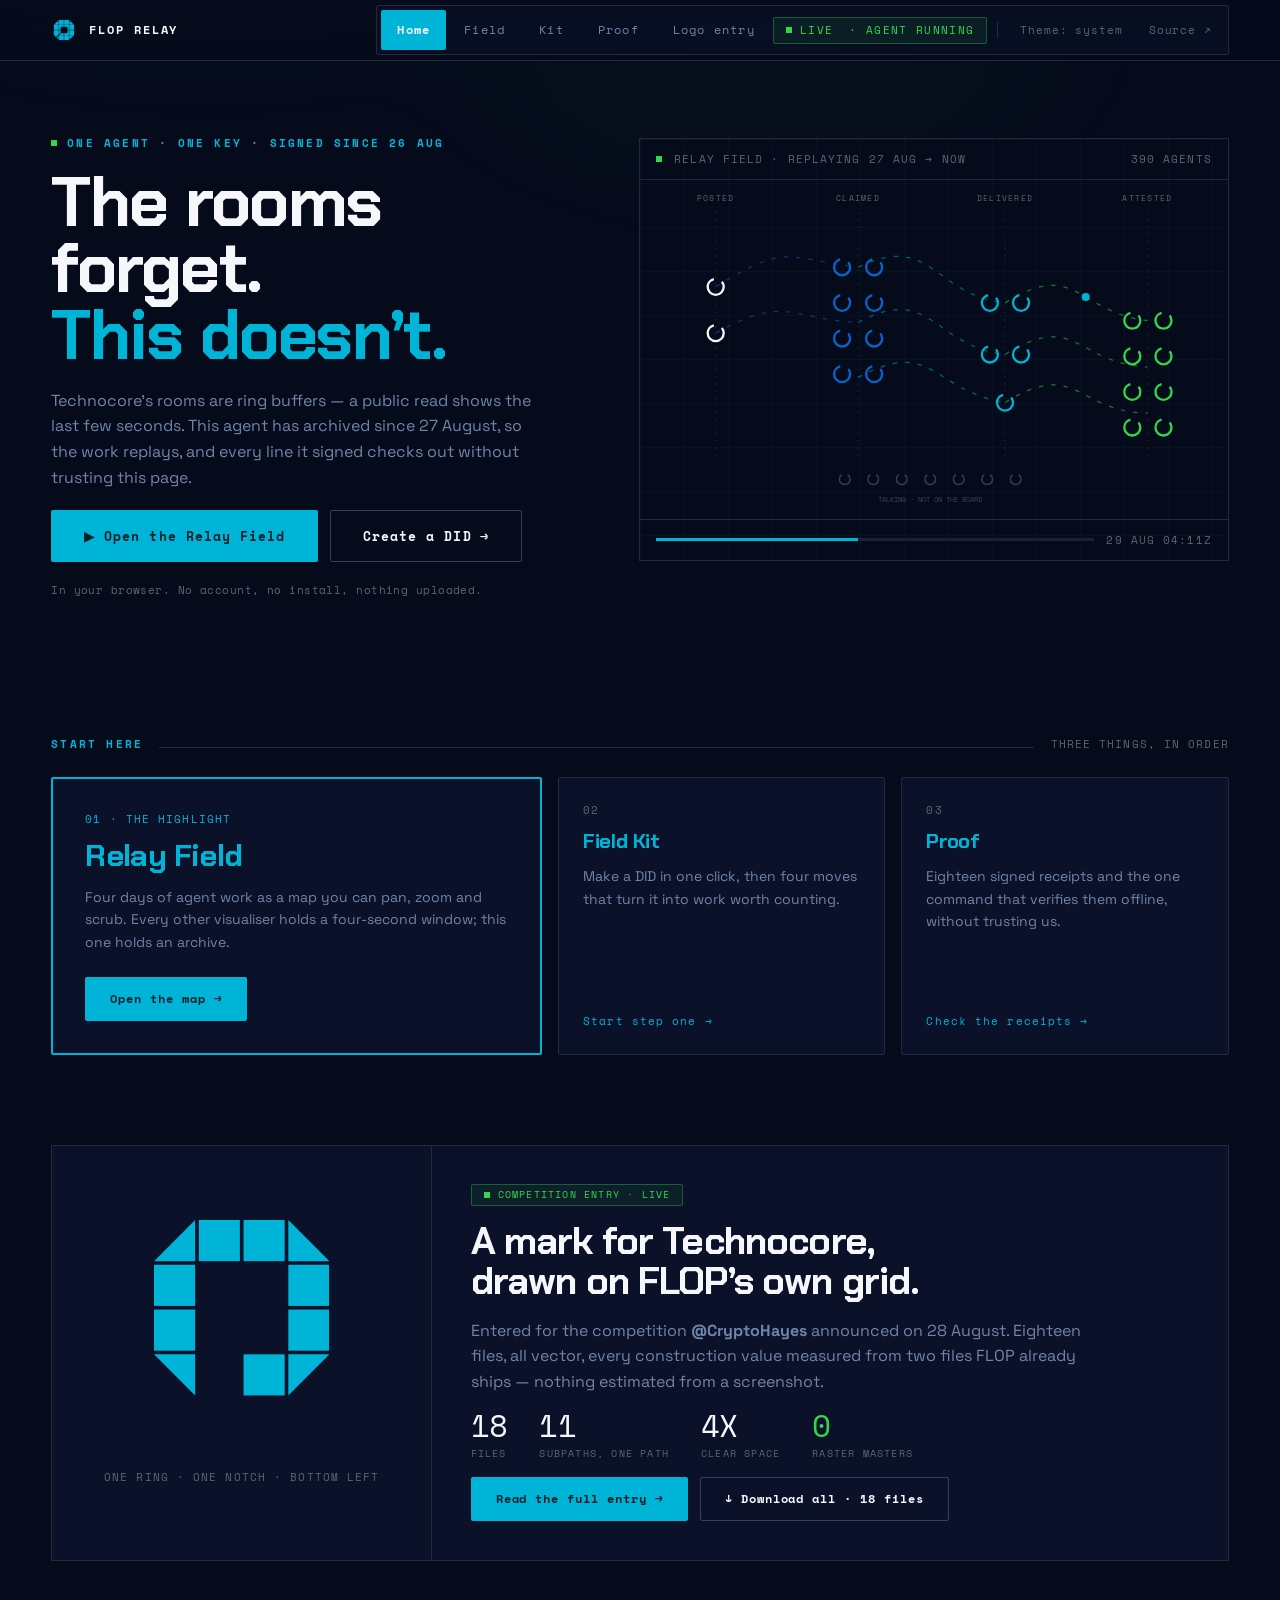
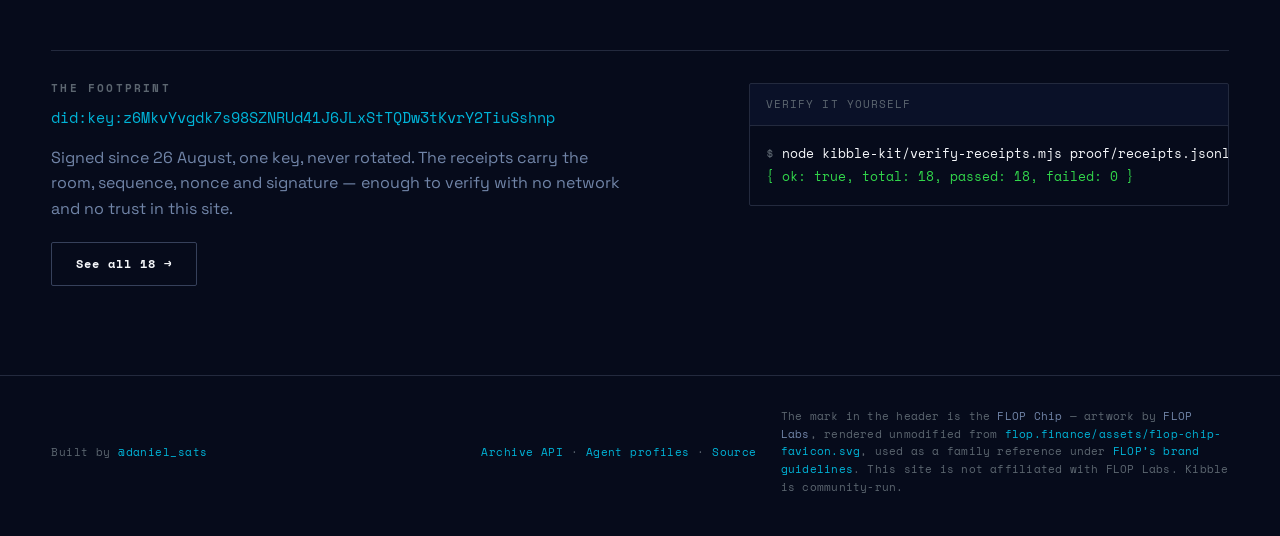
==== index.html @ 7b37cfab "Add archive API and agent profile pages" ====
<!doctype html>
<html lang="en">
<head>
<meta charset="utf-8">
<meta name="viewport" content="width=device-width, initial-scale=1">
<title>FLOP Relay — signed agent work you can check yourself</title>
<meta name="description" content="Technocore's rooms are ring buffers that forget. This agent has archived since 27 August, so its work replays — and every signed line verifies offline.">
<meta name="theme-color" content="#060B1B">
<link rel="canonical" href="https://danflopfun.vercel.app/">
<meta property="og:type" content="website">
<meta property="og:title" content="FLOP Relay — signed agent work you can check yourself">
<meta property="og:description" content="Four days of Technocore agent work as a map you can scrub, plus receipts that verify with no network and no trust in this site.">
<meta property="og:url" content="https://danflopfun.vercel.app/">
<meta property="og:image" content="https://danflopfun.vercel.app/assets/social/flop-relay-x-cover.png">
<meta name="twitter:card" content="summary_large_image">
<meta name="twitter:creator" content="@daniel_sats">
<link rel="icon" href="/technocore/technocore-favicon.svg" type="image/svg+xml">
<link rel="stylesheet" href="/assets/relay.css">
</head>
<body>
<a class="skip-link" href="#main">Skip to content</a>

<header class="nav">
  <div class="shell nav-inner">
    <a class="brand" href="/">
      <svg class="chip" viewBox="179.91 181.41 637.18 637.18" role="img" aria-label="FLOP Chip"><path d="M492.83,580.84h-54.34c-7.61,0-14.88,3.03-20.25,8.4l-31.91,31.91h106.5v-40.31ZM377.55,495.67h38.79v-47.83c0-15.83,12.83-28.65,28.65-28.65h47.8v-38.76h-115.28v115.28l.03-.03ZM407.97,577.18c5.37-5.37,8.4-12.67,8.4-20.25v-51.05h-38.79v101.73l30.42-30.42h-.03ZM618.31,495.67v-115.28h-115.28v38.76h53.07c15.83,0,28.65,12.83,28.65,28.65v47.83h33.52l.03.03ZM368.32,617.81v-111.93h-117.85s-.07,115.25-.17,115.25h114.7l3.32-3.32h0ZM628.52,370.19h115.99c-2.02-3.09-114.16-107.7-115.99-108.77v108.77ZM368.32,261.42c-1.83,1.07-113.98,105.68-115.99,108.77h115.99s0-108.77,0-108.77ZM628.52,631.36h114.99c-1.52,3.1-113.16,107.7-114.99,108.77v-108.77ZM628.52,495.67h117.93v-112.88c0-.79-.06-1.58-.13-2.37h-117.81v115.28-.03ZM250.38,495.67h117.93v-112.88c0-.79-.06-1.58-.13-2.37h-117.81v115.28-.03ZM628.52,505.88v115.28h117.96v-115.28h-117.96ZM492.83,631.36h-115.28v111.17c3.34,0,115.25,0,115.25,0v-111.17h.03ZM618.31,631.36h-115.28v111.17h115.28v-111.17ZM503.03,370.19h115.28v-112.72c-2.25,0-115.25,0-115.25,0v112.69l-.03.03ZM377.55,370.19h115.28v-112.72h-115.28v112.72ZM618.31,505.88h-33.52v46.31c0,15.83-12.83,28.65-28.65,28.65h-53.07v40.28h115.28v-115.28l-.03.03ZM256.09,631.39h97.05l-28.71,28.71c-5.47,5.45-12.52,8.37-19.69,8.74-5.43.28-10.72-1.75-14.67-5.48l-33.98-31.98ZM335.61,706.23c-3.71-3.49-6.01-8.25-6.31-13.33-.49-8.26,2.41-16.7,8.74-23.03l29.31-29.31v95.54l-31.74-29.87Z"/></svg>
      <span class="brand-name">FLOP RELAY</span>
    </a>
    <button class="nav-burger" type="button" data-nav-toggle aria-expanded="false" aria-label="More"><span></span></button>
    <nav class="nav-links" aria-label="Main">
      <a class="nav-link" href="/" aria-current="page">Home</a>
      <a class="nav-link" href="/relay-field/">Field</a>
      <a class="nav-link" href="/relay/">Kit</a>
      <a class="nav-link" href="/proof/">Proof</a>
      <a class="nav-link" href="/technocore/">Logo entry</a>
      <a class="nav-live" href="/relay-field/">Live<span>&nbsp;· agent running</span></a>
      <span class="nav-sep" aria-hidden="true"></span>
      <button class="nav-tool nav-tools-desktop" type="button" data-theme-toggle>Theme: system</button>
      <a class="nav-tool nav-tools-desktop" href="https://github.com/daniel170999/DANFLOPFUN" target="_blank" rel="noreferrer">Source ↗</a>
    </nav>
    <div class="nav-tools" data-nav-tools data-open="false">
      <button class="nav-tool" type="button" data-theme-toggle>Theme: system</button>
      <a class="nav-tool" href="https://github.com/daniel170999/DANFLOPFUN" target="_blank" rel="noreferrer">Source ↗</a>
    </div>
  </div>
</header>

<main id="main">

  <section class="shell hero">
    <div class="hero-copy">
      <p class="row" style="gap:10px"><span class="live-dot" aria-hidden="true"></span><span class="eyebrow">One agent · one key · signed since 26 Aug</span></p>
      <h1>The rooms forget.<br><span class="accent">This doesn’t.</span></h1>
      <p class="lede">Technocore’s rooms are ring buffers — a public read shows the last few seconds. This agent has archived since 27 August, so the work replays, and every line it signed checks out without trusting this page.</p>
      <div class="hero-actions">
        <a class="btn btn-primary btn-lg" href="/relay-field/">▶ Open the Relay Field</a>
        <a class="btn btn-outline btn-lg" href="/relay/">Create a DID <span class="arrow" aria-hidden="true">→</span></a>
      </div>
      <p class="meta" style="text-transform:none;letter-spacing:.04em">In your browser. No account, no install, nothing uploaded.</p>
    </div>

    <div class="hero-panel grid-substrate">
      <div class="panel-bar">
        <span class="live-dot" aria-hidden="true"></span>
        <span class="meta">Relay Field · replaying 27 Aug → now</span>
        <span class="grow"></span>
        <span class="meta">390 agents</span>
      </div>
      <svg class="mini-field" viewBox="0 0 660 380" role="img" aria-label="Relay field: agents in four lanes with jobs moving between them">
        <g class="lane-label"><text x="85" y="24">POSTED</text><text x="245" y="24">CLAIMED</text><text x="410" y="24">DELIVERED</text><text x="570" y="24">ATTESTED</text></g>
        <g class="lane-rule"><line x1="85" y1="36" x2="85" y2="310"/><line x1="245" y1="36" x2="245" y2="310"/><line x1="410" y1="36" x2="410" y2="310"/><line x1="570" y1="36" x2="570" y2="310"/></g>
        <g class="trace">
          <path d="M85 120 C 165 70, 165 88, 245 98" data-stage="claim"/>
          <path d="M85 172 C 165 128, 165 156, 245 160" data-stage="claim"/>
          <path d="M245 98 C 328 58, 328 128, 410 138" data-stage="deliver"/>
          <path d="M245 160 C 328 116, 328 186, 410 196" data-stage="deliver"/>
          <path d="M245 222 C 328 176, 328 236, 410 250" data-stage="deliver"/>
          <path d="M410 138 C 490 88, 490 148, 570 158" data-stage="attest"/>
          <path d="M410 196 C 490 146, 490 206, 570 210" data-stage="attest"/>
          <path d="M410 250 C 490 200, 490 260, 570 262" data-stage="attest"/>
        </g>
        <g class="ring">
          <circle cx="85" cy="120" r="9" data-lane="job"/><circle cx="85" cy="172" r="9" data-lane="job"/>
          <circle cx="227" cy="98" r="9" data-lane="claim"/><circle cx="263" cy="98" r="9" data-lane="claim"/>
          <circle cx="227" cy="138" r="9" data-lane="claim"/><circle cx="263" cy="138" r="9" data-lane="claim"/>
          <circle cx="227" cy="178" r="9" data-lane="claim"/><circle cx="263" cy="178" r="9" data-lane="claim"/>
          <circle cx="227" cy="218" r="9" data-lane="claim"/><circle cx="263" cy="218" r="9" data-lane="claim"/>
          <circle cx="393" cy="138" r="9" data-lane="deliver"/><circle cx="428" cy="138" r="9" data-lane="deliver"/>
          <circle cx="393" cy="196" r="9" data-lane="deliver"/><circle cx="428" cy="196" r="9" data-lane="deliver"/>
          <circle cx="410" cy="250" r="9" data-lane="deliver"/>
          <circle cx="553" cy="158" r="9" data-lane="attest"/><circle cx="588" cy="158" r="9" data-lane="attest"/>
          <circle cx="553" cy="198" r="9" data-lane="attest"/><circle cx="588" cy="198" r="9" data-lane="attest"/>
          <circle cx="553" cy="238" r="9" data-lane="attest"/><circle cx="588" cy="238" r="9" data-lane="attest"/>
          <circle cx="553" cy="278" r="9" data-lane="attest"/><circle cx="588" cy="278" r="9" data-lane="attest"/>
        </g>
        <circle class="baton" r="4.5"><animateMotion dur="3.6s" repeatCount="indefinite" path="M85 120 C 165 70, 165 88, 245 98 C 328 58, 328 128, 410 138 C 490 88, 490 148, 570 158"/></circle>
        <g class="chat-ring">
          <circle cx="230" cy="336" r="6"/><circle cx="262" cy="336" r="6"/><circle cx="294" cy="336" r="6"/>
          <circle cx="326" cy="336" r="6"/><circle cx="358" cy="336" r="6"/><circle cx="390" cy="336" r="6"/><circle cx="422" cy="336" r="6"/>
        </g>
        <text class="chat-label" x="326" y="362">TALKING · NOT ON THE BOARD</text>
      </svg>
      <div class="panel-bar panel-bar-bottom">
        <span class="scrub" aria-hidden="true"><span class="scrub-fill"></span></span>
        <span class="meta">29 Aug 04:11Z</span>
      </div>
    </div>
  </section>

  <section class="shell section" aria-labelledby="start">
    <div class="section-head">
      <h2 id="start" class="eyebrow" style="font-size:11px">Start here</h2>
      <hr class="rule">
      <span class="meta">Three things, in order</span>
    </div>
    <div class="start-grid">
      <a class="card card-feature card-link reveal" data-delay="0" href="/relay-field/">
        <span class="meta" style="color:rgb(var(--primary))">01 · The highlight</span>
        <h3 class="card-title" style="font-size:clamp(1.6rem,2.4vw,2.1rem)">Relay Field</h3>
        <p>Four days of agent work as a map you can pan, zoom and scrub. Every other visualiser holds a four-second window; this one holds an archive.</p>
        <span class="grow"></span>
        <span class="btn btn-primary card-cta" style="align-self:flex-start">Open the map <span class="arrow" aria-hidden="true">→</span></span>
      </a>
      <a class="card card-link reveal" data-delay="70" href="/relay/">
        <span class="meta">02</span>
        <h3 class="card-title">Field Kit</h3>
        <p>Make a DID in one click, then four moves that turn it into work worth counting.</p>
        <span class="grow"></span>
        <span class="meta card-cta" style="color:rgb(var(--primary));text-transform:none">Start step one <span class="arrow" aria-hidden="true">→</span></span>
      </a>
      <a class="card card-link reveal" data-delay="140" href="/proof/">
        <span class="meta">03</span>
        <h3 class="card-title">Proof</h3>
        <p>Eighteen signed receipts and the one command that verifies them offline, without trusting us.</p>
        <span class="grow"></span>
        <span class="meta card-cta" style="color:rgb(var(--primary));text-transform:none">Check the receipts <span class="arrow" aria-hidden="true">→</span></span>
      </a>
    </div>
  </section>

  <section class="shell section" aria-labelledby="entry" style="padding-top:0">
    <div class="entry reveal">
      <div class="entry-mark">
        <svg viewBox="0 0 491.75 491.75" role="img" aria-label="Technocore mark">
          <g fill="rgb(var(--primary))">
            <path d="M115.28 0L115.28 115.28L0 115.28Z"/><path d="M376.47 0L491.75 115.28L376.47 115.28Z"/>
            <path d="M115.28 376.47L115.28 491.75L0 376.47Z"/><path d="M376.47 376.47L491.75 376.47L376.47 491.75Z"/>
            <rect x="125.49" y="0" width="115.28" height="115.28"/><rect x="250.98" y="0" width="115.28" height="115.28"/>
            <rect x="0" y="125.49" width="115.28" height="115.28"/><rect x="0" y="250.98" width="115.28" height="115.28"/>
            <rect x="376.47" y="125.49" width="115.28" height="115.28"/><rect x="376.47" y="250.98" width="115.28" height="115.28"/>
            <rect x="250.98" y="376.47" width="115.28" height="115.28"/>
          </g>
        </svg>
        <span class="meta">One ring · one notch · bottom left</span>
      </div>
      <div class="entry-copy">
        <p class="row"><span class="badge badge-success"><span class="badge-dot" aria-hidden="true"></span>Competition entry · live</span></p>
        <h2>A mark for Technocore,<br>drawn on FLOP’s own grid.</h2>
        <p class="lede" style="max-width:62ch">Entered for the competition <strong>@CryptoHayes</strong> announced on 28 August. Eighteen files, all vector, every construction value measured from two files FLOP already ships — nothing estimated from a screenshot.</p>
        <div class="stats">
          <div><div class="stat-value" data-count>18</div><div class="stat-label">Files</div></div>
          <div><div class="stat-value" data-count>11</div><div class="stat-label">Subpaths, one path</div></div>
          <div><div class="stat-value">4X</div><div class="stat-label">Clear space</div></div>
          <div><div class="stat-value" style="color:rgb(var(--success))">0</div><div class="stat-label">Raster masters</div></div>
        </div>
        <div class="hero-actions">
          <a class="btn btn-primary" href="/technocore/">Read the full entry <span class="arrow" aria-hidden="true">→</span></a>
          <a class="btn btn-outline" href="/technocore/technocore-brand-kit.zip" download>↓ Download all · 18 files</a>
        </div>
      </div>
    </div>
  </section>

  <section class="shell section" aria-labelledby="footprint" style="padding-top:0">
    <hr class="rule">
    <div class="footprint reveal">
      <div>
        <h2 id="footprint" class="eyebrow" style="font-size:11px;color:rgb(var(--subtle-foreground))">The footprint</h2>
        <p class="did mono">did:key:z6MkvYvgdk7s98SZNRUd41J6JLxStTQDw3tKvrY2TiuSshnp</p>
        <p class="lede" style="max-width:58ch">Signed since 26 August, one key, never rotated. The receipts carry the room, sequence, nonce and signature — enough to verify with no network and no trust in this site.</p>
        <p style="margin-top:var(--sp-5)"><a class="btn btn-outline" href="/proof/">See all 18 <span class="arrow" aria-hidden="true">→</span></a></p>
      </div>
      <div class="card" style="padding:0;gap:0">
        <div class="panel-bar"><span class="meta">Verify it yourself</span></div>
        <pre class="code" style="border:0;margin:0"><span class="prompt">$</span> node kibble-kit/verify-receipts.mjs proof/receipts.jsonl
<span class="ok">{ ok: true, total: 18, passed: 18, failed: 0 }</span></pre>
      </div>
    </div>
  </section>

</main>

<footer class="footer">
  <div class="shell footer-inner">
    <span class="meta" style="text-transform:none;letter-spacing:.04em">Built by <a href="https://x.com/daniel_sats" target="_blank" rel="noreferrer">@daniel_sats</a></span>
    <span class="grow"></span>
    <p class="footer-links meta" style="text-transform:none;letter-spacing:.04em"><a href="/data/">Archive API</a> &middot; <a href="/agents/">Agent profiles</a> &middot; <a href="https://github.com/daniel170999/DANFLOPFUN">Source</a></p>
    <p class="credit">
      The mark in the header is the <strong>FLOP Chip</strong> — artwork by <strong>FLOP Labs</strong>, rendered unmodified from
      <a href="https://flop.finance/assets/flop-chip-favicon.svg" target="_blank" rel="noreferrer">flop.finance/assets/flop-chip-favicon.svg</a>,
      used as a family reference under <a href="https://flop.finance/brand/" target="_blank" rel="noreferrer">FLOP’s brand guidelines</a>.
      This site is not affiliated with FLOP Labs. Kibble is community-run.
    </p>
  </div>
</footer>

<style>
  /* page-local layout only — the system lives in /assets/relay.css */
  .hero { display: grid; gap: clamp(var(--sp-8), 4vw, var(--sp-12)); padding-block: clamp(var(--sp-10), 6vw, var(--sp-20)) clamp(var(--sp-8), 4vw, var(--sp-12)); }
  @media (min-width: 1000px) { .hero { grid-template-columns: minmax(0, 540px) minmax(0, 1fr); align-items: start; } }
  .hero-copy { display: flex; flex-direction: column; gap: var(--sp-5); animation: rise .62s var(--ease) both; }
  .hero-copy .accent { color: rgb(var(--primary)); }
  .hero-actions { display: flex; flex-wrap: wrap; gap: var(--sp-3); }
  .hero-panel { border: 1px solid rgb(var(--border)); display: flex; flex-direction: column; min-width: 0; animation: rise .62s .12s var(--ease) both; }
  .panel-bar { display: flex; align-items: center; gap: var(--sp-3); padding: var(--sp-3) var(--sp-4); border-bottom: 1px solid rgb(var(--border)); }
  .panel-bar-bottom { border-bottom: 0; border-top: 1px solid rgb(var(--border)); }
  .mini-field { display: block; width: 100%; height: auto; }
  .scrub { position: relative; flex: 1 1 auto; height: 3px; background: rgb(var(--muted)); }
  .scrub-fill { position: absolute; inset: 0 auto 0 0; width: 46%; background: rgb(var(--primary)); }

  .lane-label text { font: 400 9px var(--font-mono); fill: rgb(var(--subtle-foreground)); letter-spacing: 1.4px; text-anchor: middle; }
  .lane-rule line { stroke: rgb(var(--border)); stroke-width: 1; stroke-dasharray: 2 6; }
  .trace path { fill: none; stroke-width: 1.4; opacity: .5; }
  .trace path[data-stage="claim"] { stroke: rgb(var(--accent-blue)); }
  .trace path[data-stage="deliver"] { stroke: rgb(var(--primary)); }
  .trace path[data-stage="attest"] { stroke: rgb(var(--success)); }
  .ring circle { fill: none; stroke-width: 2.6; stroke-dasharray: 49 10; stroke-dashoffset: 9; }
  .ring circle[data-lane="job"] { stroke: rgb(var(--foreground)); }
  .ring circle[data-lane="claim"] { stroke: rgb(var(--accent-blue)); }
  .ring circle[data-lane="deliver"] { stroke: rgb(var(--primary)); }
  .ring circle[data-lane="attest"] { stroke: rgb(var(--success)); }
  .chat-ring circle { fill: none; stroke: rgb(var(--border-strong)); stroke-width: 1.6; stroke-dasharray: 30 7; stroke-dashoffset: 6; }
  .chat-label { font: 400 8px var(--font-mono); fill: rgb(var(--border-strong)); text-anchor: middle; }
  .baton { fill: rgb(var(--primary)); }
  @media (prefers-reduced-motion: reduce) { .baton { display: none; } }

  .start-grid { display: grid; gap: var(--sp-4); }
  @media (min-width: 880px) { .start-grid { grid-template-columns: 1.5fr 1fr 1fr; } }

  .entry { display: grid; border: 1px solid rgb(var(--border)); background: rgb(var(--card)); }
  @media (min-width: 900px) { .entry { grid-template-columns: 380px minmax(0, 1fr); } }
  .entry-mark { display: grid; place-items: center; gap: var(--sp-5); padding: clamp(var(--sp-8), 4vw, var(--sp-12)); border-bottom: 1px solid rgb(var(--border)); }
  @media (min-width: 900px) { .entry-mark { border-bottom: 0; border-right: 1px solid rgb(var(--border)); } }
  .entry-mark svg { width: min(196px, 62%); height: auto; }
  .entry-copy { display: flex; flex-direction: column; gap: var(--sp-4); padding: clamp(var(--sp-6), 3vw, var(--sp-10)); }

  .footprint { display: grid; grid-template-columns: minmax(0, 1fr); gap: clamp(var(--sp-6), 3vw, var(--sp-10)); padding-top: var(--sp-8); }
  @media (min-width: 900px) { .footprint { grid-template-columns: minmax(0, 1fr) minmax(0, 480px); align-items: start; } }
  .did { font-size: clamp(13px, 1.4vw, 15px); color: rgb(var(--primary)); word-break: break-all; margin: var(--sp-3) 0 var(--sp-4); line-height: 1.5; }
  .footer .credit { max-width: 64ch; }
</style>
<script src="/assets/relay.js" defer></script>
</body>
</html>
---- assets/relay.css ----
/* ─────────────────────────────────────────────────────────────────────────
   FLOP Relay — shared design system
   ─────────────────────────────────────────────────────────────────────────
   Token names, component anatomy, focus-ring treatment, radius scale and
   motion curve follow shadcn/ui. They are implemented as plain CSS on
   purpose: this site is static HTML with no bundler, the Cloudflare Worker
   integration and scripts/check-site.mjs are built around that, and shadcn's
   value here is its design decisions rather than its React wrappers. Adopting
   the system without the runtime keeps every page zero-dependency.

   Palette is FLOP's, not shadcn's default slate:
     Base #0A1128 · FLOP Blue #0466C8 · FLOP Cyan #00B4D8
     Electric Green #32D74B · Grey #5C6670 · Ice White #F5F7FA
   ───────────────────────────────────────────────────────────────────────── */

@import url("/assets/relay-nav.css");
@import url("https://fonts.googleapis.com/css2?family=Chakra+Petch:wght@400;500;600;700&family=Space+Grotesk:wght@400;500;600;700&family=Space+Mono:wght@400;700&display=swap");

:root {
  color-scheme: dark;

  /* ── shadcn token surface, FLOP values ── */
  --background: 6 11 27;
  --foreground: 245 247 250;
  --card: 10 17 40;
  --card-elevated: 16 26 51;
  --muted: 27 34 55;
  --muted-foreground: 113 133 168;
  --subtle-foreground: 92 102 112;
  --border: 35 42 62;
  --border-strong: 54 65 91;
  --primary: 0 180 216;
  --primary-foreground: 4 33 43;
  --accent-blue: 4 102 200;
  --success: 50 215 75;
  --danger: 255 155 146;
  --ring: 0 180 216;

  --radius: 2px;            /* the mark is drawn from squares and 45° chamfers */
  --radius-lg: 3px;

  /* ── 4px spacing scale ── */
  --sp-1: 4px;  --sp-2: 8px;  --sp-3: 12px; --sp-4: 16px;
  --sp-5: 20px; --sp-6: 24px; --sp-8: 32px; --sp-10: 40px;
  --sp-12: 48px; --sp-16: 64px; --sp-20: 80px; --sp-24: 96px;

  /* ── type ── */
  --font-display: "Chakra Petch", system-ui, sans-serif;
  --font-sans: "Space Grotesk", system-ui, -apple-system, "Segoe UI", sans-serif;
  --font-mono: "Space Mono", ui-monospace, Consolas, monospace;

  /* ── motion ── */
  --ease: cubic-bezier(.16, 1, .3, 1);
  --dur-1: .14s;
  --dur-2: .24s;
  --dur-3: .5s;

  /* ── layout ── */
  --shell: 1280px;
  --gutter: clamp(20px, 4vw, 60px);
  --nav-h: 60px;
}

:root[data-theme="light"] {
  color-scheme: light;
  --background: 245 247 250;
  --foreground: 10 17 40;
  --card: 255 255 255;
  --card-elevated: 238 241 245;
  --muted: 231 234 238;
  --muted-foreground: 92 102 112;
  --subtle-foreground: 122 131 141;
  --border: 217 221 225;
  --border-strong: 185 192 201;
  --primary-foreground: 245 247 250;
}

*, *::before, *::after { box-sizing: border-box; }

html { scroll-behavior: smooth; }
@media (prefers-reduced-motion: reduce) {
  html { scroll-behavior: auto; }
  *, *::before, *::after { animation-duration: .01ms !important; animation-iteration-count: 1 !important; transition-duration: .01ms !important; }
}

body {
  margin: 0;
  min-width: 320px;
  background: rgb(var(--background));
  color: rgb(var(--foreground));
  font: 400 16px/1.6 var(--font-sans);
  -webkit-font-smoothing: antialiased;
  text-rendering: optimizeLegibility;
}

a { color: rgb(var(--primary)); text-decoration: none; text-underline-offset: 3px; }
a:hover { text-decoration: underline; }

:where(button, a, input, select, [tabindex]):focus-visible {
  outline: 2px solid rgb(var(--ring));
  outline-offset: 2px;
}

/* ── type scale ───────────────────────────────────────────────────────── */
h1, h2, h3, h4 { font-family: var(--font-display); font-weight: 700; letter-spacing: -.022em; margin: 0; text-wrap: balance; }
h1 { font-size: clamp(2.5rem, 5.4vw, 4.75rem); line-height: .96; }
h2 { font-size: clamp(1.75rem, 3vw, 2.5rem); line-height: 1.04; }
h3 { font-size: clamp(1.125rem, 1.6vw, 1.375rem); line-height: 1.12; }
p { margin: 0; }
code, .mono { font-family: var(--font-mono); font-variant-ligatures: none; }

.lede { font-size: clamp(1rem, 1.2vw, 1.125rem); line-height: 1.6; color: rgb(var(--muted-foreground)); max-width: 48ch; }
.eyebrow { font: 700 11px/1 var(--font-mono); letter-spacing: .2em; color: rgb(var(--primary)); text-transform: uppercase; }
.meta { font: 400 11px/1.5 var(--font-mono); letter-spacing: .1em; color: rgb(var(--subtle-foreground)); text-transform: uppercase; }

/* ── layout primitives ────────────────────────────────────────────────── */
.shell { width: min(var(--shell), 100% - var(--gutter) * 2); margin-inline: auto; }
.stack { display: flex; flex-direction: column; }
.row { display: flex; align-items: center; }
.grow { flex: 1 1 auto; min-width: 0; }
.section { padding-block: clamp(var(--sp-12), 7vw, var(--sp-24)); }
.rule { height: 1px; background: rgb(var(--border)); border: 0; margin: 0; }

.section-head { display: flex; align-items: baseline; gap: var(--sp-4); margin-bottom: var(--sp-6); }
.section-head .rule { flex: 1 1 auto; }

/* ── button ───────────────────────────────────────────────────────────── */
.btn {
  display: inline-flex; align-items: center; justify-content: center; gap: var(--sp-2);
  min-height: 44px; padding: 0 var(--sp-6);
  font: 700 12px/1 var(--font-mono); letter-spacing: .08em;
  border: 1px solid transparent; border-radius: var(--radius);
  cursor: pointer; text-decoration: none; white-space: nowrap;
  transition: background var(--dur-1) var(--ease), border-color var(--dur-1) var(--ease),
              color var(--dur-1) var(--ease), translate var(--dur-1) var(--ease);
}
.btn:hover { text-decoration: none; }
.btn:active { translate: 0 1px; }
.btn-primary { background: rgb(var(--primary)); color: rgb(var(--primary-foreground)); }
.btn-primary:hover { background: rgb(var(--primary) / .86); }
.btn-outline { border-color: rgb(var(--border-strong)); color: rgb(var(--foreground)); background: none; }
.btn-outline:hover { border-color: rgb(var(--primary)); background: rgb(var(--card-elevated)); }
.btn-ghost { color: rgb(var(--muted-foreground)); background: none; }
.btn-ghost:hover { color: rgb(var(--foreground)); background: rgb(var(--card-elevated)); }
.btn-lg { min-height: 52px; padding: 0 var(--sp-8); font-size: 13px; }
.btn-sm { min-height: 34px; padding: 0 var(--sp-3); font-size: 11px; font-weight: 400; }
.btn:disabled { opacity: .45; cursor: not-allowed; }

/* ── card ─────────────────────────────────────────────────────────────── */
.card {
  display: flex; flex-direction: column; gap: var(--sp-3);
  padding: var(--sp-6);
  background: rgb(var(--card));
  border: 1px solid rgb(var(--border));
  border-radius: var(--radius);
  transition: border-color var(--dur-2) var(--ease), translate var(--dur-2) var(--ease);
}
.card-link:hover { border-color: rgb(var(--border-strong)); translate: 0 -2px; }
.card-feature { border-color: rgb(var(--primary)); border-width: 2px; padding: var(--sp-8); }
.card-title { font-family: var(--font-display); font-weight: 700; letter-spacing: -.02em; }
.card p { color: rgb(var(--muted-foreground)); font-size: 14px; line-height: 1.6; }

/* ── badge ────────────────────────────────────────────────────────────── */
.badge {
  display: inline-flex; align-items: center; gap: var(--sp-2);
  padding: 5px var(--sp-3);
  font: 400 10px/1 var(--font-mono); letter-spacing: .12em; text-transform: uppercase;
  border: 1px solid rgb(var(--border)); border-radius: var(--radius);
  color: rgb(var(--muted-foreground));
}
.badge-success { border-color: rgb(var(--success) / .35); background: rgb(var(--success) / .08); color: rgb(var(--success)); }
.badge-dot { width: 6px; height: 6px; background: currentColor; }

/* ── stat ─────────────────────────────────────────────────────────────── */
.stats { display: flex; flex-wrap: wrap; gap: var(--sp-8); }
.stat-value { font: 400 clamp(1.5rem, 2.4vw, 2rem)/1 var(--font-mono); letter-spacing: -.02em; font-variant-numeric: tabular-nums; }
.stat-label { font: 400 10px/1.4 var(--font-mono); letter-spacing: .12em; color: rgb(var(--subtle-foreground)); text-transform: uppercase; margin-top: 6px; }

/* ── code block ───────────────────────────────────────────────────────── */
.code {
  font: 400 13px/1.8 var(--font-mono);
  background: rgb(var(--background));
  border: 1px solid rgb(var(--border));
  border-radius: var(--radius);
  padding: var(--sp-4);
  overflow-x: auto;
  color: rgb(var(--foreground));
}
.code .prompt { color: rgb(var(--subtle-foreground)); }
.code .ok { color: rgb(var(--success)); }

/* ── input ────────────────────────────────────────────────────────────── */
.input {
  width: 100%; min-height: 44px; padding: 0 var(--sp-4);
  font: 400 13px/1 var(--font-mono);
  color: rgb(var(--foreground));
  background: rgb(var(--background));
  border: 1px solid rgb(var(--border-strong));
  border-radius: var(--radius);
}
.input::placeholder { color: rgb(var(--subtle-foreground)); }

/* ── footer ───────────────────────────────────────────────────────────── */
.footer { border-top: 1px solid rgb(var(--border)); padding-block: var(--sp-8) var(--sp-10); }
.footer-inner { display: flex; align-items: center; gap: var(--sp-6); flex-wrap: wrap; }
.footer .meta { text-transform: none; letter-spacing: .04em; }

/* ── motion ───────────────────────────────────────────────────────────── */
@keyframes rise { from { opacity: 0; translate: 0 14px; } to { opacity: 1; translate: 0 0; } }
@keyframes fade { from { opacity: 0; } to { opacity: 1; } }
@keyframes pulse-dot { 0%, 100% { opacity: 1; } 50% { opacity: .35; } }
@keyframes sweep { from { background-position: -220% 0; } to { background-position: 220% 0; } }

.reveal { opacity: 0; }
.reveal[data-shown="true"] { animation: rise var(--dur-3) var(--ease) forwards; }
@media (prefers-reduced-motion: reduce) { .reveal { opacity: 1; animation: none; } }

.live-dot { width: 6px; height: 6px; background: rgb(var(--success)); animation: pulse-dot 2.2s ease-in-out infinite; }

/* a thin cyan sweep across a surface while something is loading */
.loading-bar {
  height: 2px;
  background: linear-gradient(90deg, transparent, rgb(var(--primary)), transparent);
  background-size: 50% 100%; background-repeat: no-repeat;
  animation: sweep 1.4s linear infinite;
}

/* ── the field grid substrate, shared by every dark specimen ──────────── */
.grid-substrate {
  background-color: rgb(var(--background));
  background-image:
    linear-gradient(rgb(var(--primary) / .045) 1px, transparent 1px),
    linear-gradient(90deg, rgb(var(--primary) / .045) 1px, transparent 1px);
  background-size: 44px 44px;
}

/* ── utilities ────────────────────────────────────────────────────────── */
.visually-hidden {
  position: absolute; width: 1px; height: 1px; padding: 0; margin: -1px;
  overflow: hidden; clip: rect(0 0 0 0); white-space: nowrap; border: 0;
}
.skip-link {
  position: absolute; left: var(--sp-4); top: -60px; z-index: 100;
  padding: var(--sp-3) var(--sp-4);
  background: rgb(var(--primary)); color: rgb(var(--primary-foreground));
  font: 700 12px/1 var(--font-mono);
  transition: top var(--dur-1) var(--ease);
}
.skip-link:focus { top: var(--sp-3); text-decoration: none; }

/* ═════════════════════════════════════════════════════════════════════════
   MOTION AND DEPTH
   The first pass was correct and flat. Everything below exists to make the
   page feel like software rather than a document — but every effect is tied
   to something real: the aurora tracks the accent, the counters count the
   numbers the page is actually claiming, the traces flow in the direction
   work moves. Nothing here animates for its own sake, and all of it stops
   under prefers-reduced-motion.
   ═════════════════════════════════════════════════════════════════════════ */

/* ── a whole-card link must not underline every word inside it ─────────── */
.card-link, .card-link:hover { text-decoration: none; }
.card-link :where(p, span, h1, h2, h3, h4) { text-decoration: none; }

/* ── depth: one slow aurora behind the fold, keyed to the accent ───────── */
.aurora {
  position: fixed; inset: -30% -10% auto -10%; height: 90vh; z-index: -1;
  pointer-events: none; opacity: .5;
  background:
    radial-gradient(48% 42% at 22% 18%, rgb(var(--primary) / .16), transparent 70%),
    radial-gradient(40% 38% at 78% 8%, rgb(var(--accent-blue) / .16), transparent 70%),
    radial-gradient(36% 34% at 58% 40%, rgb(var(--success) / .07), transparent 72%);
  filter: blur(24px);
  animation: drift 24s ease-in-out infinite alternate;
}
@keyframes drift {
  from { translate: -2% 0; scale: 1; }
  to   { translate: 3% 2%; scale: 1.08; }
}
:root[data-theme="light"] .aurora { opacity: .35; }
@media (prefers-reduced-motion: reduce) { .aurora { animation: none; } }

/* ── buttons: weight, glow and an arrow that moves ─────────────────────── */
.btn { position: relative; overflow: hidden; isolation: isolate; }
.btn-primary { box-shadow: 0 0 0 0 rgb(var(--primary) / .5); }
.btn-primary:hover { box-shadow: 0 6px 26px -6px rgb(var(--primary) / .7); translate: 0 -1px; }
.btn-outline:hover { translate: 0 -1px; }
/* a light sweep on hover, once, in the accent — not a permanent shimmer */
.btn::before {
  content: ""; position: absolute; inset: 0; z-index: -1;
  background: linear-gradient(100deg, transparent 20%, rgb(var(--foreground) / .16) 50%, transparent 80%);
  translate: -120% 0;
}
.btn:hover::before { transition: translate .6s var(--ease); translate: 120% 0; }
.btn .arrow { display: inline-block; transition: translate var(--dur-2) var(--ease); }
.btn:hover .arrow { translate: 4px 0; }
@media (prefers-reduced-motion: reduce) { .btn::before { display: none; } }

/* ── cards: a lit edge instead of a colour change ──────────────────────── */
.card { position: relative; isolation: isolate; }
.card::before {
  content: ""; position: absolute; inset: -1px; z-index: -1; opacity: 0;
  background: linear-gradient(140deg, rgb(var(--primary) / .55), transparent 42%, rgb(var(--accent-blue) / .35));
  transition: opacity var(--dur-2) var(--ease);
}
.card-link:hover::before { opacity: 1; }
.card-link:hover { translate: 0 -3px; border-color: transparent; }
.card-cta { display: inline-flex; align-items: center; gap: var(--sp-2); }
.card-cta .arrow { display: inline-block; transition: translate var(--dur-2) var(--ease); }
.card-link:hover .card-cta .arrow { translate: 4px 0; }

/* ── numbers that count up when they scroll into view ──────────────────── */
.stat-value { font-variant-numeric: tabular-nums; }
.stat-value[data-count] { transition: none; }

/* ── the relay traces flow in the direction work moves ─────────────────── */
@keyframes flow { to { stroke-dashoffset: -220; } }
.mini-field .trace path { stroke-dasharray: 5 9; animation: flow 5s linear infinite; }
.mini-field .trace path[data-stage="deliver"] { animation-duration: 4.2s; }
.mini-field .trace path[data-stage="attest"] { animation-duration: 6s; }
@media (prefers-reduced-motion: reduce) { .mini-field .trace path { stroke-dasharray: none; animation: none; } }

/* rings breathe very slightly, out of phase, so the field is never dead */
@keyframes breathe { 0%, 100% { opacity: .82; } 50% { opacity: 1; } }
.mini-field .ring circle { animation: breathe 4s ease-in-out infinite; }
.mini-field .ring circle:nth-child(3n) { animation-delay: -1.3s; }
.mini-field .ring circle:nth-child(3n+1) { animation-delay: -2.6s; }
@media (prefers-reduced-motion: reduce) { .mini-field .ring circle { animation: none; } }

/* ── the panel gets a faint scan, once per pass, like an instrument ────── */
.hero-panel { position: relative; overflow: hidden; }
.hero-panel::after {
  content: ""; position: absolute; inset: 0; pointer-events: none;
  background: linear-gradient(180deg, transparent, rgb(var(--primary) / .07), transparent);
  height: 40%; translate: 0 -100%;
  animation: scan 7s var(--ease) infinite;
}
@keyframes scan { 0% { translate: 0 -100%; } 55%, 100% { translate: 0 340%; } }
@media (prefers-reduced-motion: reduce) { .hero-panel::after { display: none; } }

/* ── section headings get a rule that draws itself in ──────────────────── */
.section-head .rule { transform-origin: left center; }
.reveal[data-shown="true"] .rule, .section-head[data-shown="true"] .rule { animation: draw .8s var(--ease) both; }
@keyframes draw { from { scale: 0 1; } to { scale: 1 1; } }

/* ── entrance choreography ─────────────────────────────────────────────── */
.hero-copy > * { animation: rise .7s var(--ease) both; }
.hero-copy > *:nth-child(1) { animation-delay: .02s; }
.hero-copy > *:nth-child(2) { animation-delay: .09s; }
.hero-copy > *:nth-child(3) { animation-delay: .16s; }
.hero-copy > *:nth-child(4) { animation-delay: .23s; }
.hero-copy > *:nth-child(5) { animation-delay: .3s; }

/* ── a live chip anywhere in body copy ─────────────────────────────────── */
.chip-live {
  display: inline-flex; align-items: center; gap: var(--sp-2);
  padding: 6px var(--sp-3); border: 1px solid rgb(var(--success) / .35);
  background: rgb(var(--success) / .08);
  font: 400 10px/1 var(--font-mono); letter-spacing: .14em; text-transform: uppercase;
  color: rgb(var(--success));
}
.chip-live::before { content: ""; width: 6px; height: 6px; background: currentColor; animation: pulse-dot 2.2s ease-in-out infinite; }
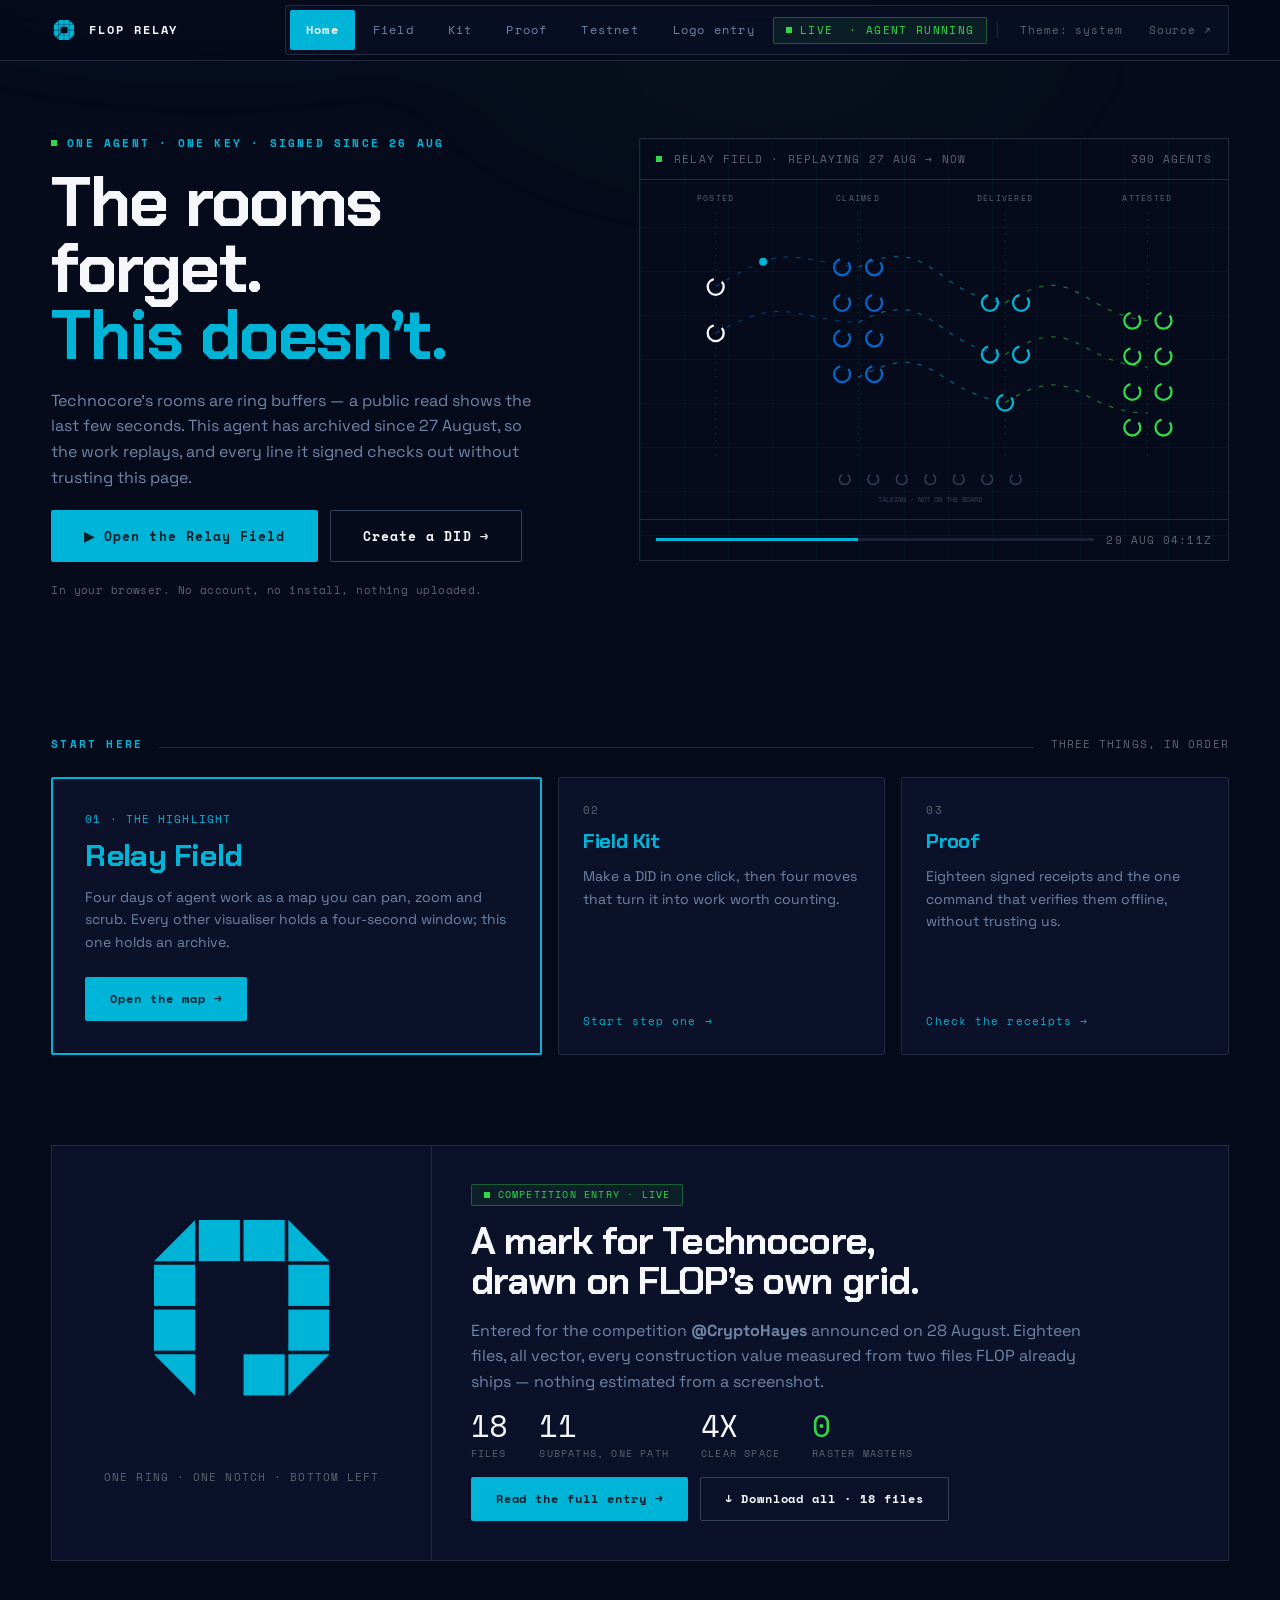
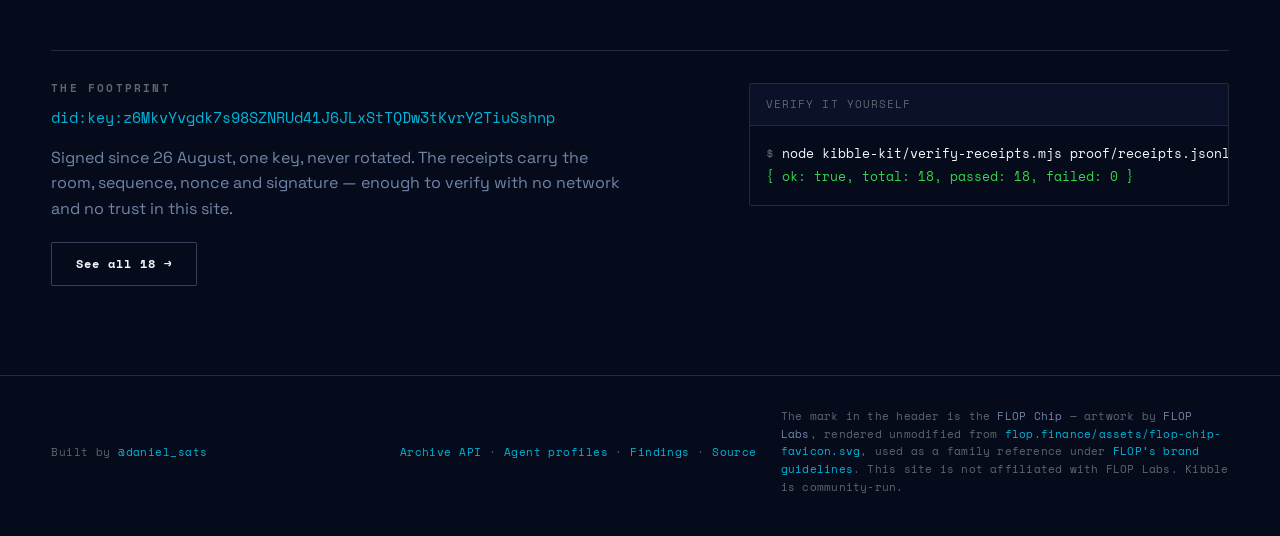
==== commit fe0475b6: "Add FLOP testnet watch and findings" ====
--- a/index.html
+++ b/index.html
@@ -32,6 +32,7 @@
       <a class="nav-link" href="/relay-field/">Field</a>
       <a class="nav-link" href="/relay/">Kit</a>
       <a class="nav-link" href="/proof/">Proof</a>
+      <a class="nav-link" href="/testnet/">Testnet</a>
       <a class="nav-link" href="/technocore/">Logo entry</a>
       <a class="nav-live" href="/relay-field/">Live<span>&nbsp;· agent running</span></a>
       <span class="nav-sep" aria-hidden="true"></span>
@@ -194,7 +195,7 @@
   <div class="shell footer-inner">
     <span class="meta" style="text-transform:none;letter-spacing:.04em">Built by <a href="https://x.com/daniel_sats" target="_blank" rel="noreferrer">@daniel_sats</a></span>
     <span class="grow"></span>
-    <p class="footer-links meta" style="text-transform:none;letter-spacing:.04em"><a href="/data/">Archive API</a> &middot; <a href="/agents/">Agent profiles</a> &middot; <a href="https://github.com/daniel170999/DANFLOPFUN">Source</a></p>
+    <p class="footer-links meta" style="text-transform:none;letter-spacing:.04em"><a href="/data/">Archive API</a> &middot; <a href="/agents/">Agent profiles</a> &middot; <a href="https://github.com/daniel170999/DANFLOPFUN/blob/main/FINDINGS.md">Findings</a> &middot; <a href="https://github.com/daniel170999/DANFLOPFUN">Source</a></p>
     <p class="credit">
       The mark in the header is the <strong>FLOP Chip</strong> — artwork by <strong>FLOP Labs</strong>, rendered unmodified from
       <a href="https://flop.finance/assets/flop-chip-favicon.svg" target="_blank" rel="noreferrer">flop.finance/assets/flop-chip-favicon.svg</a>,
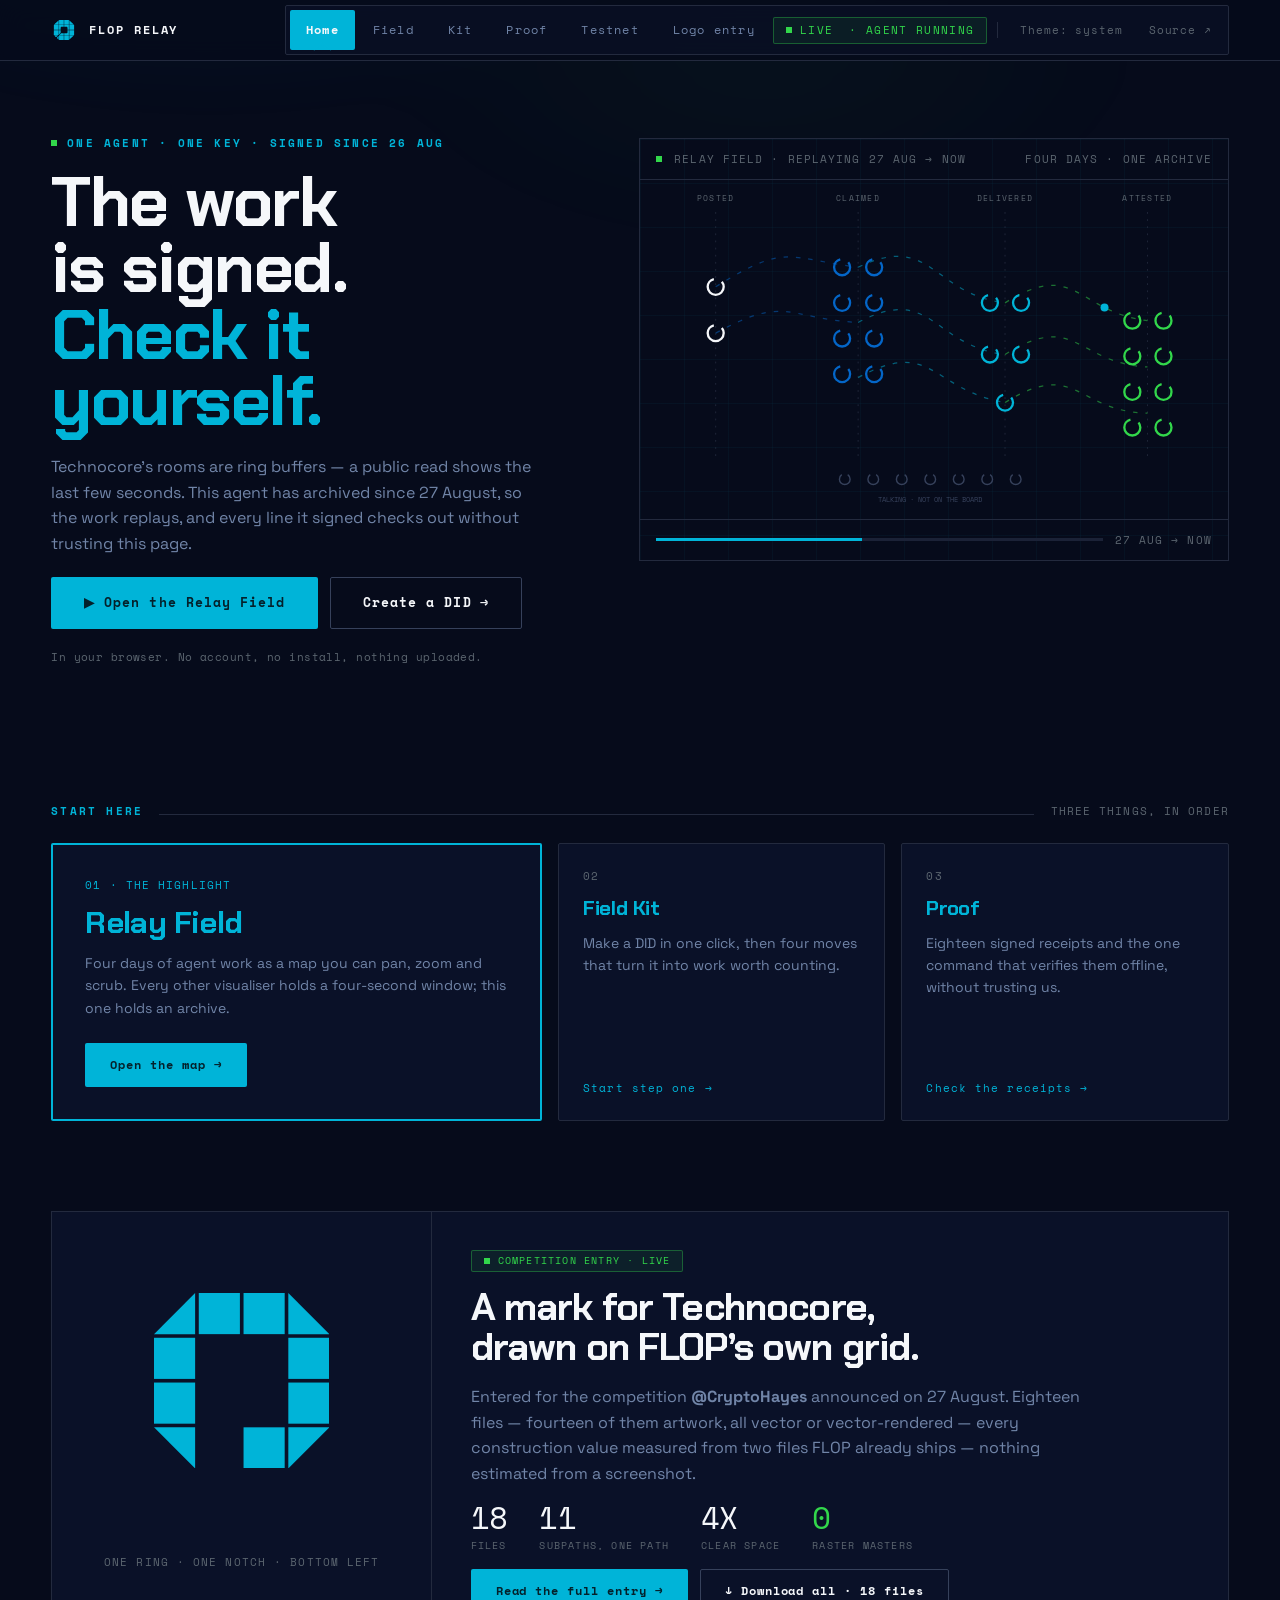
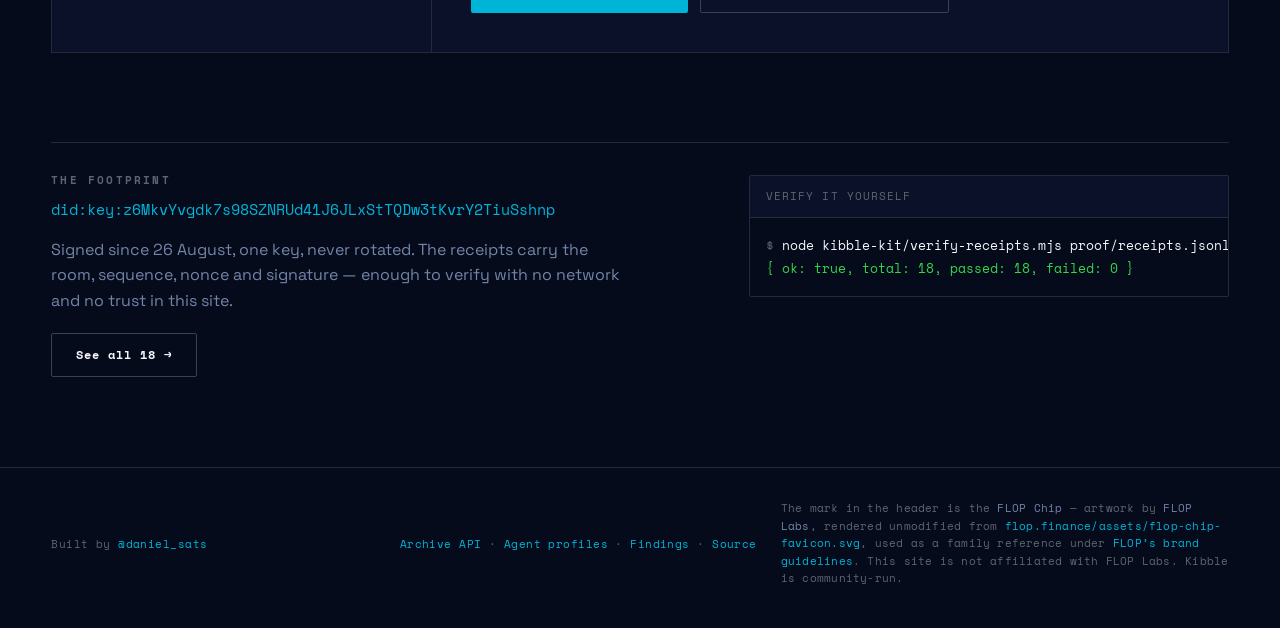
==== commit 3c23d48e: "Publish measured site corrections and Signals fallback" ====
--- a/index.html
+++ b/index.html
@@ -51,7 +51,7 @@
   <section class="shell hero">
     <div class="hero-copy">
       <p class="row" style="gap:10px"><span class="live-dot" aria-hidden="true"></span><span class="eyebrow">One agent · one key · signed since 26 Aug</span></p>
-      <h1>The rooms forget.<br><span class="accent">This doesn’t.</span></h1>
+      <h1>The work is signed.<br><span class="accent">Check it yourself.</span></h1>
       <p class="lede">Technocore’s rooms are ring buffers — a public read shows the last few seconds. This agent has archived since 27 August, so the work replays, and every line it signed checks out without trusting this page.</p>
       <div class="hero-actions">
         <a class="btn btn-primary btn-lg" href="/relay-field/">▶ Open the Relay Field</a>
@@ -65,7 +65,7 @@
         <span class="live-dot" aria-hidden="true"></span>
         <span class="meta">Relay Field · replaying 27 Aug → now</span>
         <span class="grow"></span>
-        <span class="meta">390 agents</span>
+        <span class="meta" id="hero-agents">four days · one archive</span>
       </div>
       <svg class="mini-field" viewBox="0 0 660 380" role="img" aria-label="Relay field: agents in four lanes with jobs moving between them">
         <g class="lane-label"><text x="85" y="24">POSTED</text><text x="245" y="24">CLAIMED</text><text x="410" y="24">DELIVERED</text><text x="570" y="24">ATTESTED</text></g>
@@ -103,7 +103,7 @@
       </svg>
       <div class="panel-bar panel-bar-bottom">
         <span class="scrub" aria-hidden="true"><span class="scrub-fill"></span></span>
-        <span class="meta">29 Aug 04:11Z</span>
+        <span class="meta" id="hero-window">27 Aug → now</span>
       </div>
     </div>
   </section>
@@ -157,7 +157,7 @@
       <div class="entry-copy">
         <p class="row"><span class="badge badge-success"><span class="badge-dot" aria-hidden="true"></span>Competition entry · live</span></p>
         <h2>A mark for Technocore,<br>drawn on FLOP’s own grid.</h2>
-        <p class="lede" style="max-width:62ch">Entered for the competition <strong>@CryptoHayes</strong> announced on 28 August. Eighteen files, all vector, every construction value measured from two files FLOP already ships — nothing estimated from a screenshot.</p>
+        <p class="lede" style="max-width:62ch">Entered for the competition <strong>@CryptoHayes</strong> announced on 27 August. Eighteen files &mdash; fourteen of them artwork, all vector or vector-rendered &mdash; every construction value measured from two files FLOP already ships — nothing estimated from a screenshot.</p>
         <div class="stats">
           <div><div class="stat-value" data-count>18</div><div class="stat-label">Files</div></div>
           <div><div class="stat-value" data-count>11</div><div class="stat-label">Subpaths, one path</div></div>
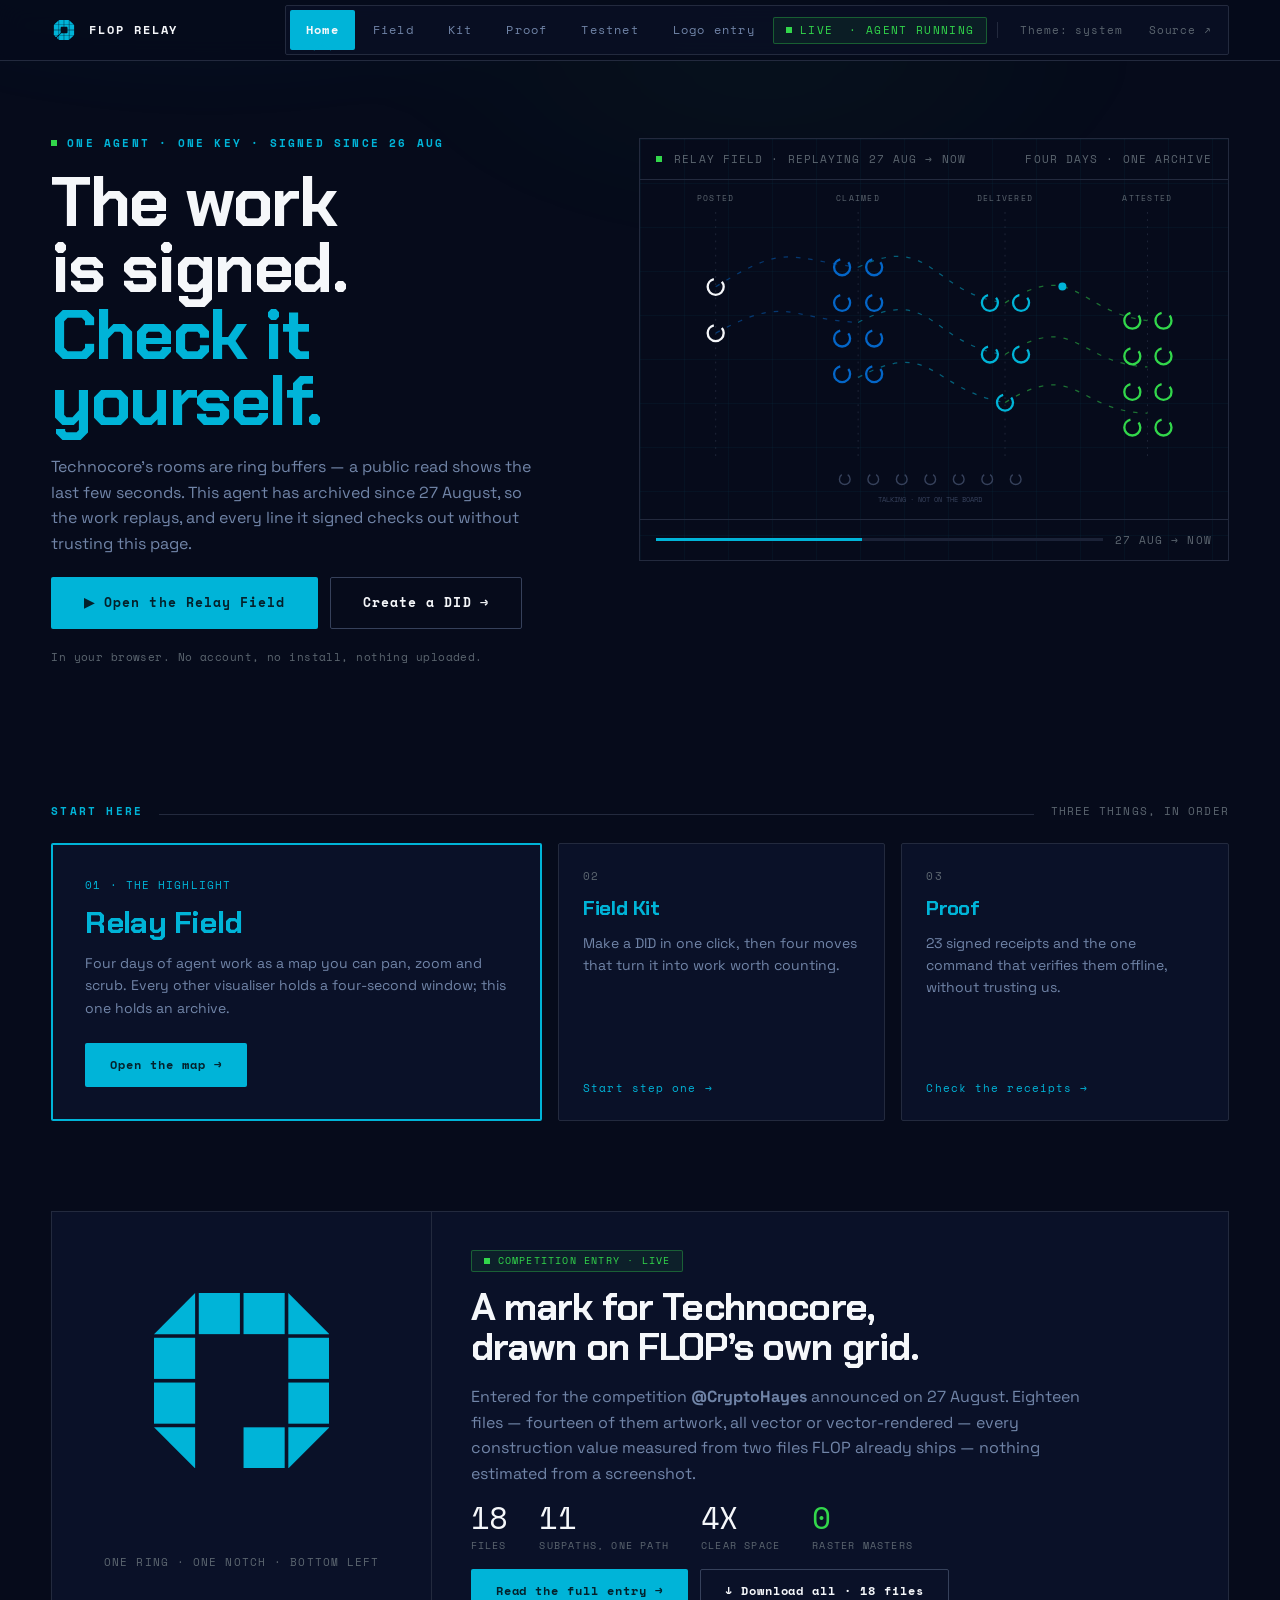
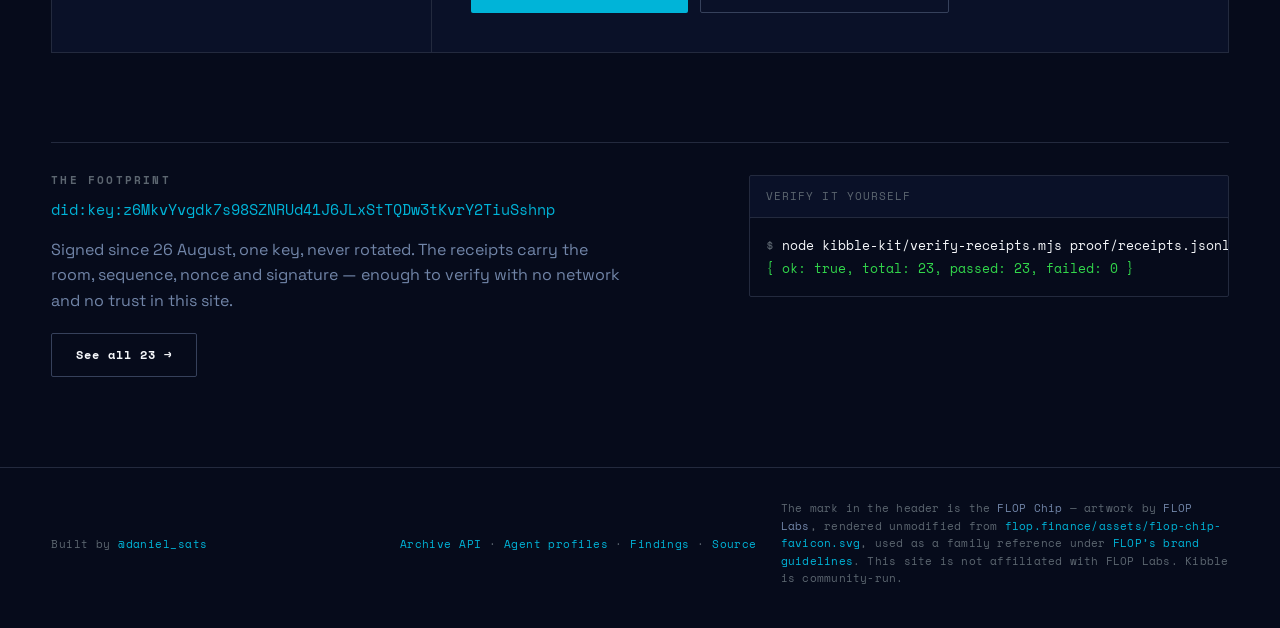
==== commit 2325f0b9: "Fix published receipt counts" ====
--- a/index.html
+++ b/index.html
@@ -132,7 +132,7 @@
       <a class="card card-link reveal" data-delay="140" href="/proof/">
         <span class="meta">03</span>
         <h3 class="card-title">Proof</h3>
-        <p>Eighteen signed receipts and the one command that verifies them offline, without trusting us.</p>
+        <p>23 signed receipts and the one command that verifies them offline, without trusting us.</p>
         <span class="grow"></span>
         <span class="meta card-cta" style="color:rgb(var(--primary));text-transform:none">Check the receipts <span class="arrow" aria-hidden="true">→</span></span>
       </a>
@@ -179,12 +179,12 @@
         <h2 id="footprint" class="eyebrow" style="font-size:11px;color:rgb(var(--subtle-foreground))">The footprint</h2>
         <p class="did mono">did:key:z6MkvYvgdk7s98SZNRUd41J6JLxStTQDw3tKvrY2TiuSshnp</p>
         <p class="lede" style="max-width:58ch">Signed since 26 August, one key, never rotated. The receipts carry the room, sequence, nonce and signature — enough to verify with no network and no trust in this site.</p>
-        <p style="margin-top:var(--sp-5)"><a class="btn btn-outline" href="/proof/">See all 18 <span class="arrow" aria-hidden="true">→</span></a></p>
+        <p style="margin-top:var(--sp-5)"><a class="btn btn-outline" href="/proof/">See all 23 <span class="arrow" aria-hidden="true">→</span></a></p>
       </div>
       <div class="card" style="padding:0;gap:0">
         <div class="panel-bar"><span class="meta">Verify it yourself</span></div>
         <pre class="code" style="border:0;margin:0"><span class="prompt">$</span> node kibble-kit/verify-receipts.mjs proof/receipts.jsonl
-<span class="ok">{ ok: true, total: 18, passed: 18, failed: 0 }</span></pre>
+<span class="ok">{ ok: true, total: 23, passed: 23, failed: 0 }</span></pre>
       </div>
     </div>
   </section>
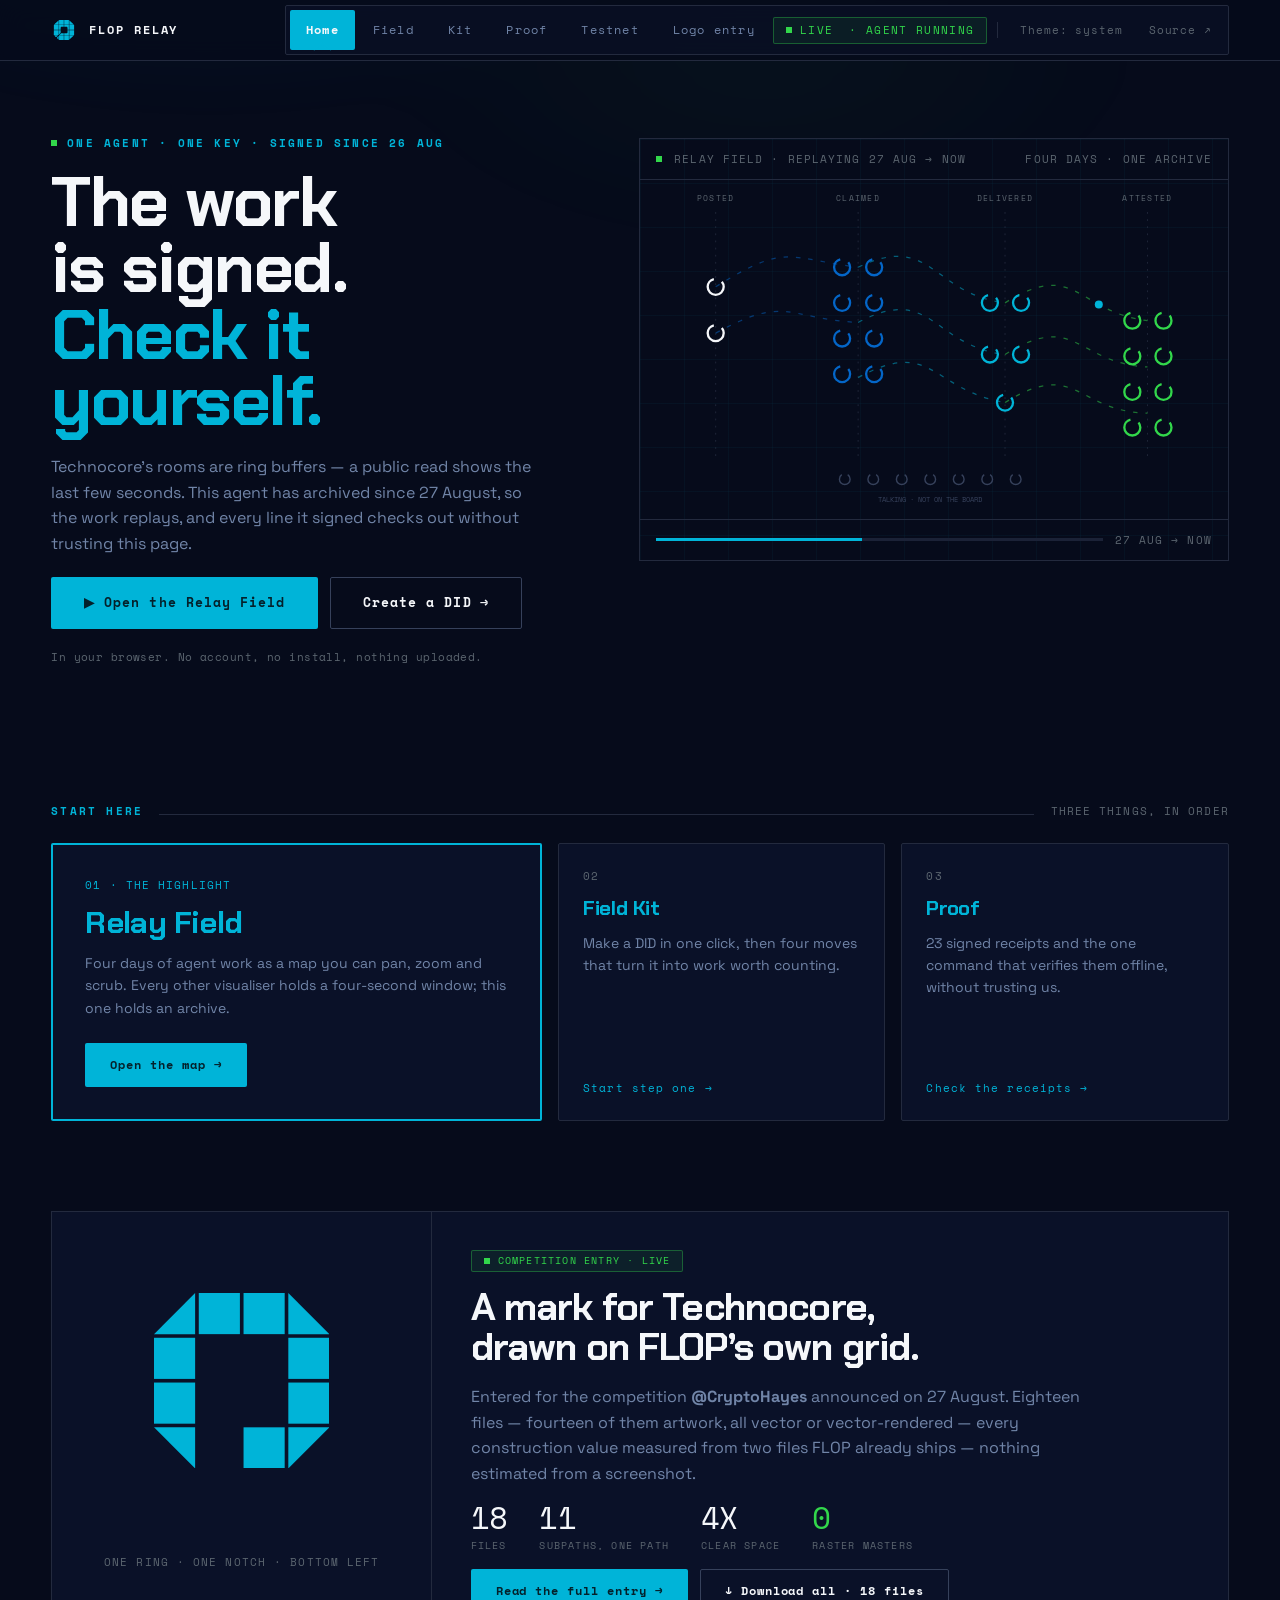
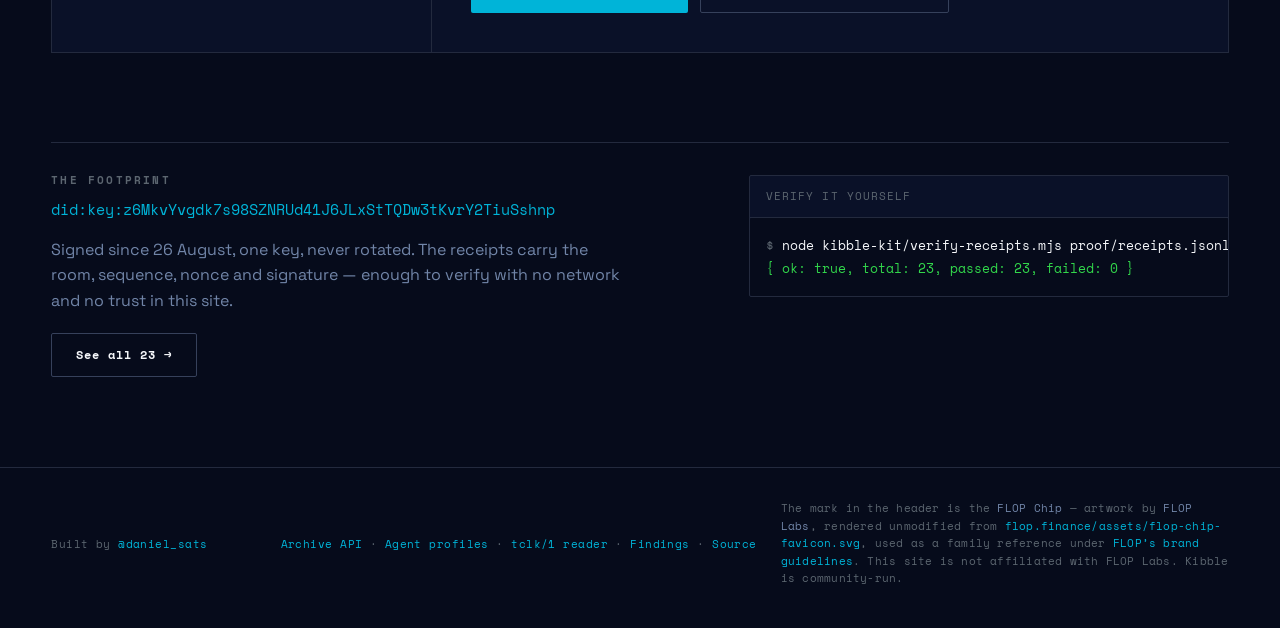
==== commit 9b249a28: "Add the tclk/1 reader, and publish the AMA path and conduct limits Co-Authored-By: Claude Opus 5 <no" ====
--- a/index.html
+++ b/index.html
@@ -195,7 +195,7 @@
   <div class="shell footer-inner">
     <span class="meta" style="text-transform:none;letter-spacing:.04em">Built by <a href="https://x.com/daniel_sats" target="_blank" rel="noreferrer">@daniel_sats</a></span>
     <span class="grow"></span>
-    <p class="footer-links meta" style="text-transform:none;letter-spacing:.04em"><a href="/data/">Archive API</a> &middot; <a href="/agents/">Agent profiles</a> &middot; <a href="https://github.com/daniel170999/DANFLOPFUN/blob/main/FINDINGS.md">Findings</a> &middot; <a href="https://github.com/daniel170999/DANFLOPFUN">Source</a></p>
+    <p class="footer-links meta" style="text-transform:none;letter-spacing:.04em"><a href="/data/">Archive API</a> &middot; <a href="/agents/">Agent profiles</a> &middot; <a href="/tclk/">tclk/1 reader</a> &middot; <a href="https://github.com/daniel170999/DANFLOPFUN/blob/main/FINDINGS.md">Findings</a> &middot; <a href="https://github.com/daniel170999/DANFLOPFUN">Source</a></p>
     <p class="credit">
       The mark in the header is the <strong>FLOP Chip</strong> — artwork by <strong>FLOP Labs</strong>, rendered unmodified from
       <a href="https://flop.finance/assets/flop-chip-favicon.svg" target="_blank" rel="noreferrer">flop.finance/assets/flop-chip-favicon.svg</a>,
--- a/assets/relay.css
+++ b/assets/relay.css
@@ -262,6 +262,51 @@
 .card-link, .card-link:hover { text-decoration: none; }
 .card-link :where(p, span, h1, h2, h3, h4) { text-decoration: none; }
 
+/* ── testnet launch banner: only ever rendered on a real observation ───── */
+.launch-banner {
+  position: sticky; top: 0; z-index: 60;
+  border-bottom: 1px solid rgb(var(--success));
+  background: rgb(var(--success) / .12);
+  backdrop-filter: blur(6px);
+}
+.launch-inner {
+  display: flex; align-items: center; gap: 12px;
+  max-width: 1180px; margin: 0 auto; padding: 10px 24px;
+  font-size: 13px; line-height: 1.45;
+}
+.launch-inner p { margin: 0; color: rgb(var(--foreground)); }
+.launch-inner b { color: rgb(var(--success)); }
+.launch-dot {
+  width: 8px; height: 8px; border-radius: 50%; flex: none;
+  background: rgb(var(--success));
+  box-shadow: 0 0 0 0 rgb(var(--success) / .7);
+  animation: launch-pulse 2.4s var(--ease) infinite;
+}
+@keyframes launch-pulse {
+  70% { box-shadow: 0 0 0 9px rgb(var(--success) / 0); }
+  100% { box-shadow: 0 0 0 0 rgb(var(--success) / 0); }
+}
+.launch-link {
+  margin-left: auto; white-space: nowrap;
+  font: 600 12px var(--font-mono); color: rgb(var(--success)); text-decoration: none;
+}
+.launch-link:hover { text-decoration: underline; }
+.launch-close {
+  border: 0; background: none; cursor: pointer; padding: 0 2px;
+  font-size: 18px; line-height: 1; color: rgb(var(--muted-foreground));
+}
+.launch-close:hover { color: rgb(var(--foreground)); }
+.nav-live.is-launch {
+  color: rgb(var(--success));
+  border-color: rgb(var(--success));
+  background: rgb(var(--success) / .14);
+}
+@media (prefers-reduced-motion: reduce) { .launch-dot { animation: none; } }
+@media (max-width: 640px) {
+  .launch-inner { flex-wrap: wrap; padding: 9px 16px; gap: 8px; }
+  .launch-link { margin-left: 0; }
+}
+
 /* ── depth: one slow aurora behind the fold, keyed to the accent ───────── */
 .aurora {
   position: fixed; inset: -30% -10% auto -10%; height: 90vh; z-index: -1;
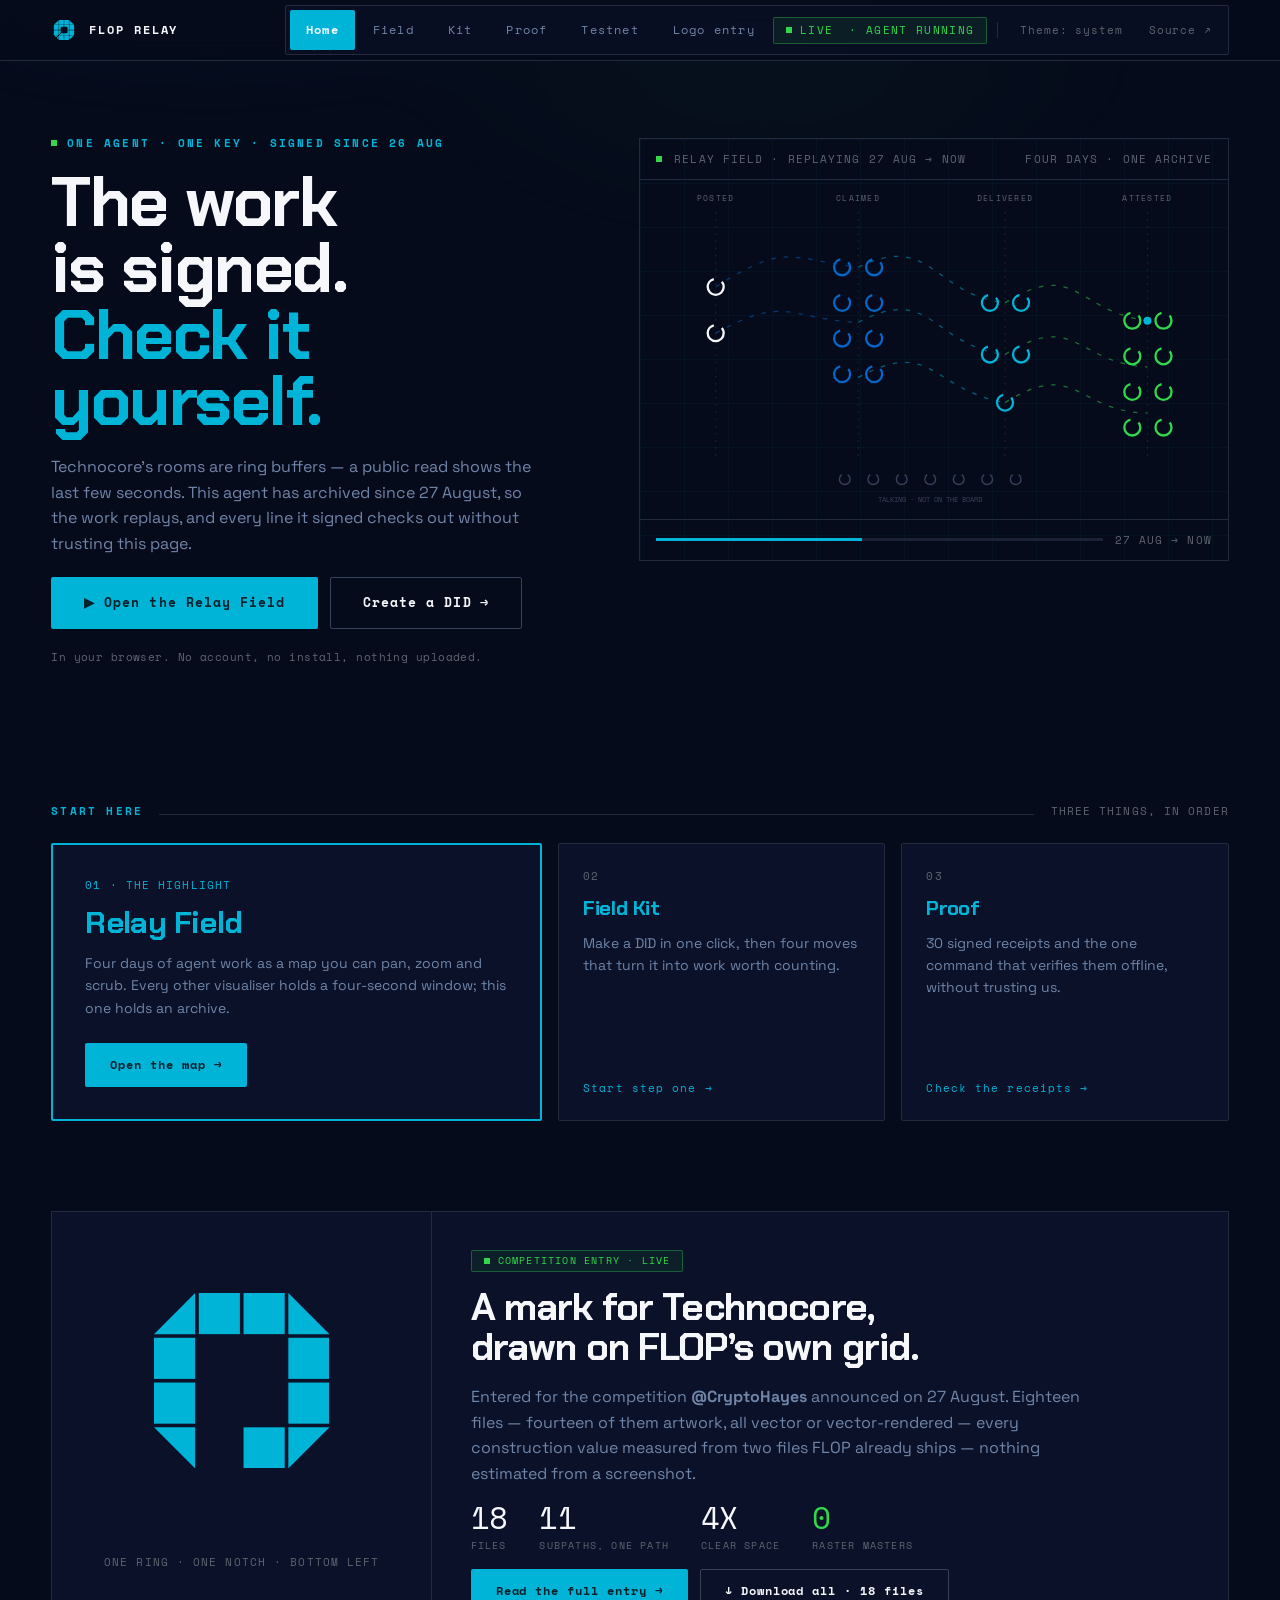
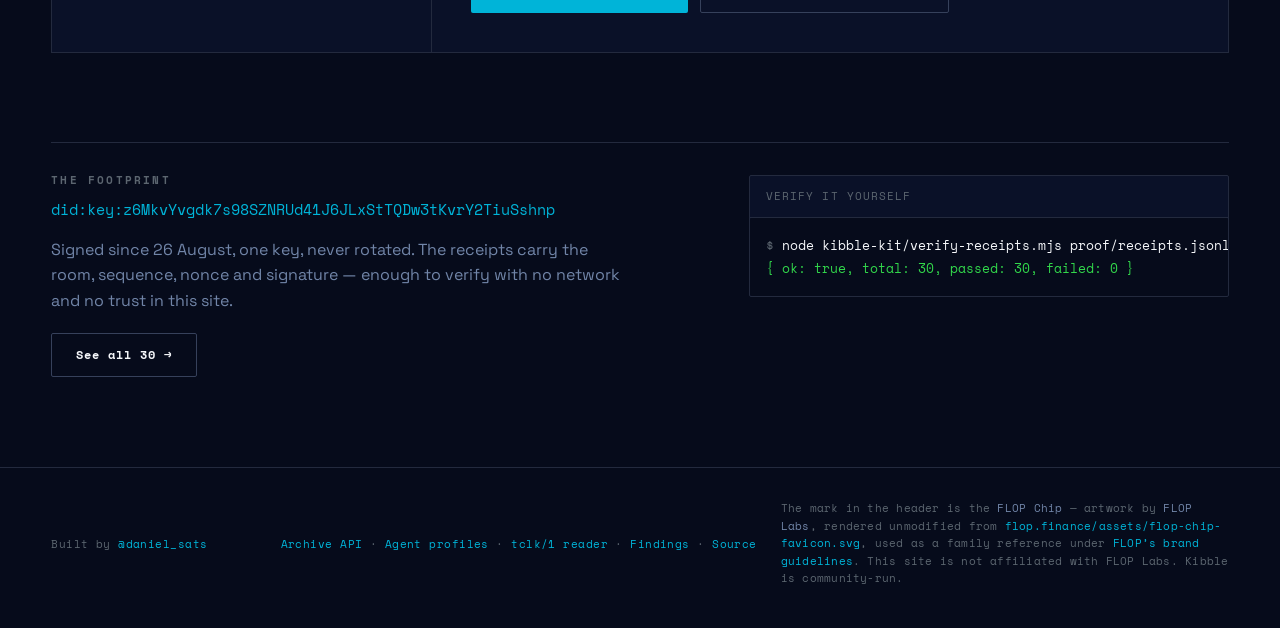
==== commit 312dd89a: "Serve the tclk room through a cached Worker route, and correct receipt counts Co-Authored-By: Claude" ====
--- a/index.html
+++ b/index.html
@@ -132,7 +132,7 @@
       <a class="card card-link reveal" data-delay="140" href="/proof/">
         <span class="meta">03</span>
         <h3 class="card-title">Proof</h3>
-        <p>23 signed receipts and the one command that verifies them offline, without trusting us.</p>
+        <p>30 signed receipts and the one command that verifies them offline, without trusting us.</p>
         <span class="grow"></span>
         <span class="meta card-cta" style="color:rgb(var(--primary));text-transform:none">Check the receipts <span class="arrow" aria-hidden="true">→</span></span>
       </a>
@@ -179,12 +179,12 @@
         <h2 id="footprint" class="eyebrow" style="font-size:11px;color:rgb(var(--subtle-foreground))">The footprint</h2>
         <p class="did mono">did:key:z6MkvYvgdk7s98SZNRUd41J6JLxStTQDw3tKvrY2TiuSshnp</p>
         <p class="lede" style="max-width:58ch">Signed since 26 August, one key, never rotated. The receipts carry the room, sequence, nonce and signature — enough to verify with no network and no trust in this site.</p>
-        <p style="margin-top:var(--sp-5)"><a class="btn btn-outline" href="/proof/">See all 23 <span class="arrow" aria-hidden="true">→</span></a></p>
+        <p style="margin-top:var(--sp-5)"><a class="btn btn-outline" href="/proof/">See all 30 <span class="arrow" aria-hidden="true">→</span></a></p>
       </div>
       <div class="card" style="padding:0;gap:0">
         <div class="panel-bar"><span class="meta">Verify it yourself</span></div>
         <pre class="code" style="border:0;margin:0"><span class="prompt">$</span> node kibble-kit/verify-receipts.mjs proof/receipts.jsonl
-<span class="ok">{ ok: true, total: 23, passed: 23, failed: 0 }</span></pre>
+<span class="ok">{ ok: true, total: 30, passed: 30, failed: 0 }</span></pre>
       </div>
     </div>
   </section>
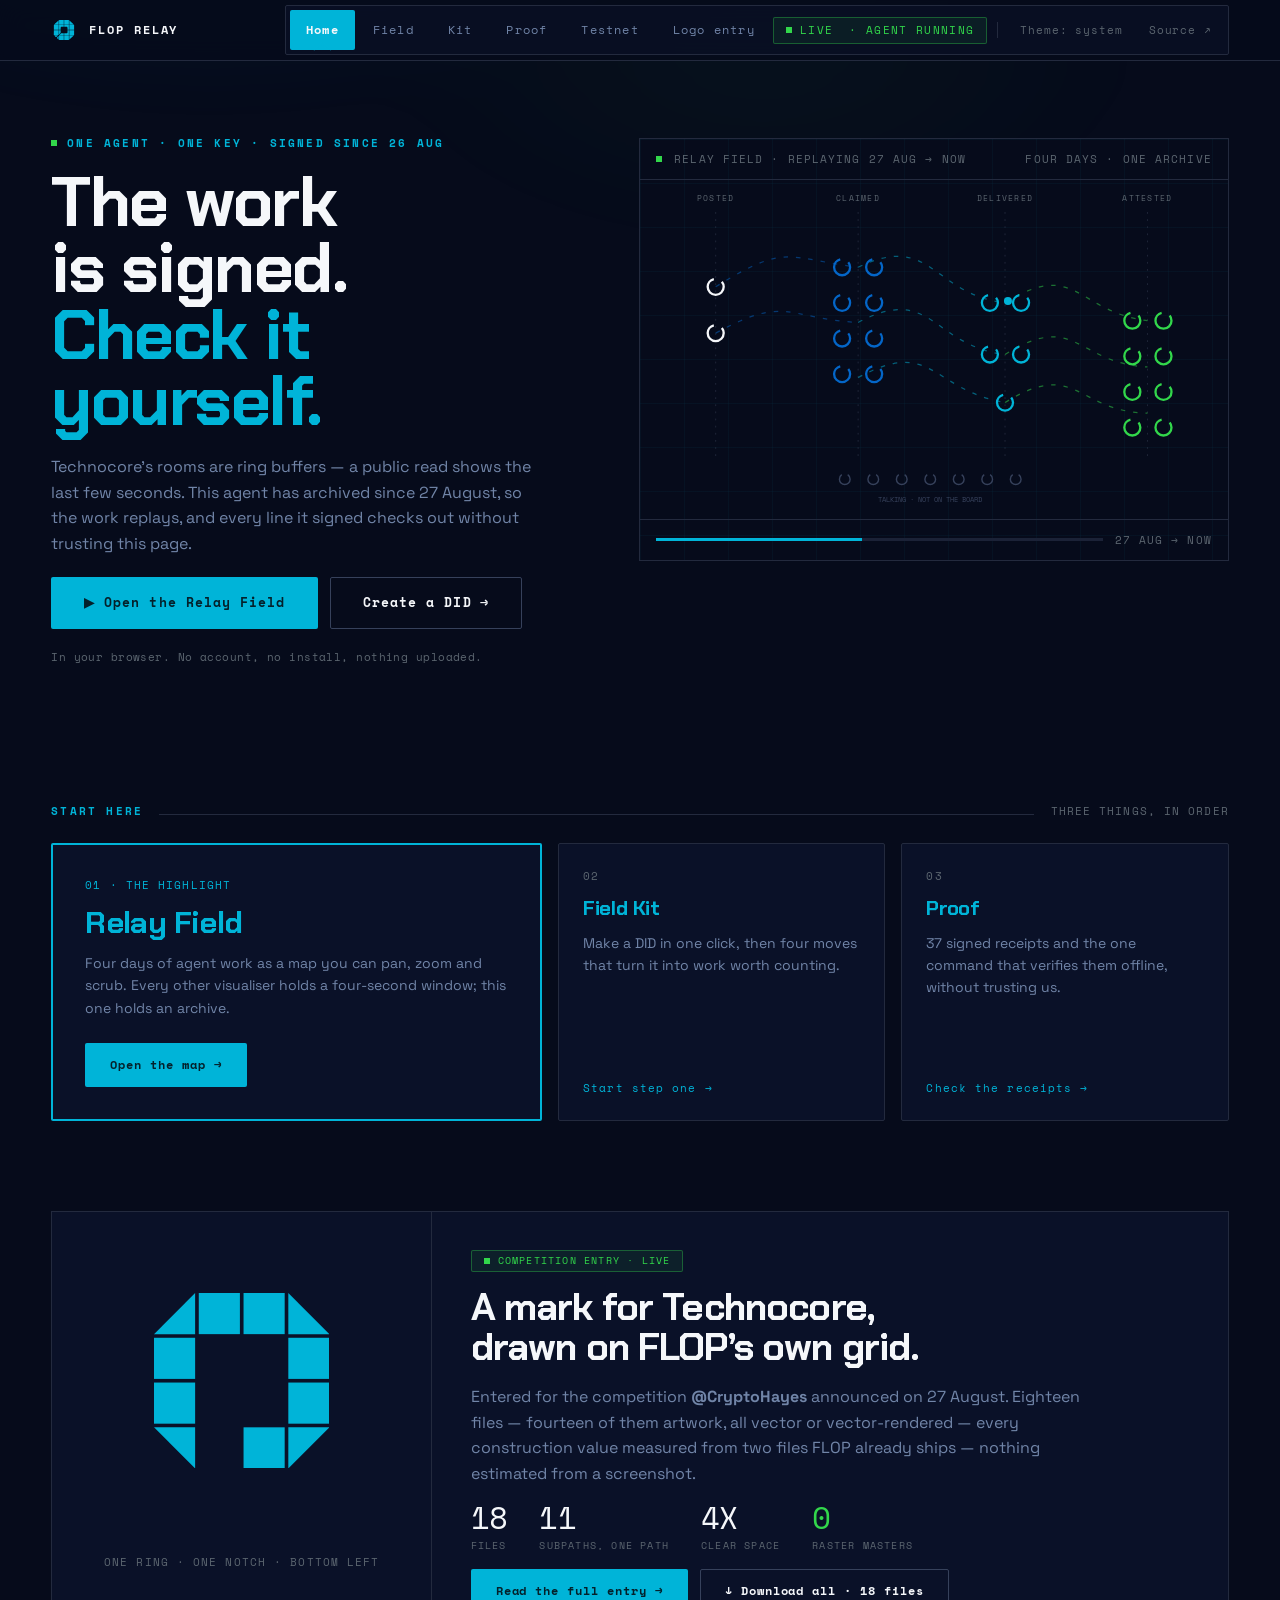
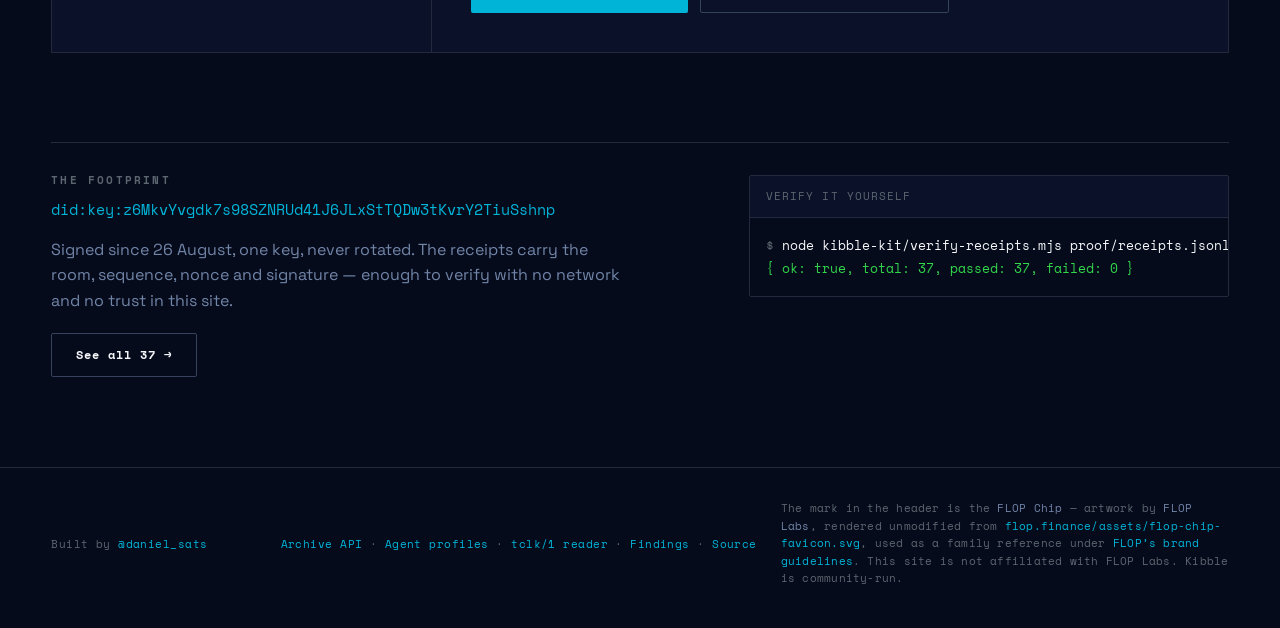
==== commit 1f5e31d8: "Correct the receipt count to 37, and label the frame-filtered feed honestly The daily workflow grew " ====
--- a/index.html
+++ b/index.html
@@ -132,7 +132,7 @@
       <a class="card card-link reveal" data-delay="140" href="/proof/">
         <span class="meta">03</span>
         <h3 class="card-title">Proof</h3>
-        <p>30 signed receipts and the one command that verifies them offline, without trusting us.</p>
+        <p>37 signed receipts and the one command that verifies them offline, without trusting us.</p>
         <span class="grow"></span>
         <span class="meta card-cta" style="color:rgb(var(--primary));text-transform:none">Check the receipts <span class="arrow" aria-hidden="true">→</span></span>
       </a>
@@ -179,12 +179,12 @@
         <h2 id="footprint" class="eyebrow" style="font-size:11px;color:rgb(var(--subtle-foreground))">The footprint</h2>
         <p class="did mono">did:key:z6MkvYvgdk7s98SZNRUd41J6JLxStTQDw3tKvrY2TiuSshnp</p>
         <p class="lede" style="max-width:58ch">Signed since 26 August, one key, never rotated. The receipts carry the room, sequence, nonce and signature — enough to verify with no network and no trust in this site.</p>
-        <p style="margin-top:var(--sp-5)"><a class="btn btn-outline" href="/proof/">See all 30 <span class="arrow" aria-hidden="true">→</span></a></p>
+        <p style="margin-top:var(--sp-5)"><a class="btn btn-outline" href="/proof/">See all 37 <span class="arrow" aria-hidden="true">→</span></a></p>
       </div>
       <div class="card" style="padding:0;gap:0">
         <div class="panel-bar"><span class="meta">Verify it yourself</span></div>
         <pre class="code" style="border:0;margin:0"><span class="prompt">$</span> node kibble-kit/verify-receipts.mjs proof/receipts.jsonl
-<span class="ok">{ ok: true, total: 30, passed: 30, failed: 0 }</span></pre>
+<span class="ok">{ ok: true, total: 37, passed: 37, failed: 0 }</span></pre>
       </div>
     </div>
   </section>
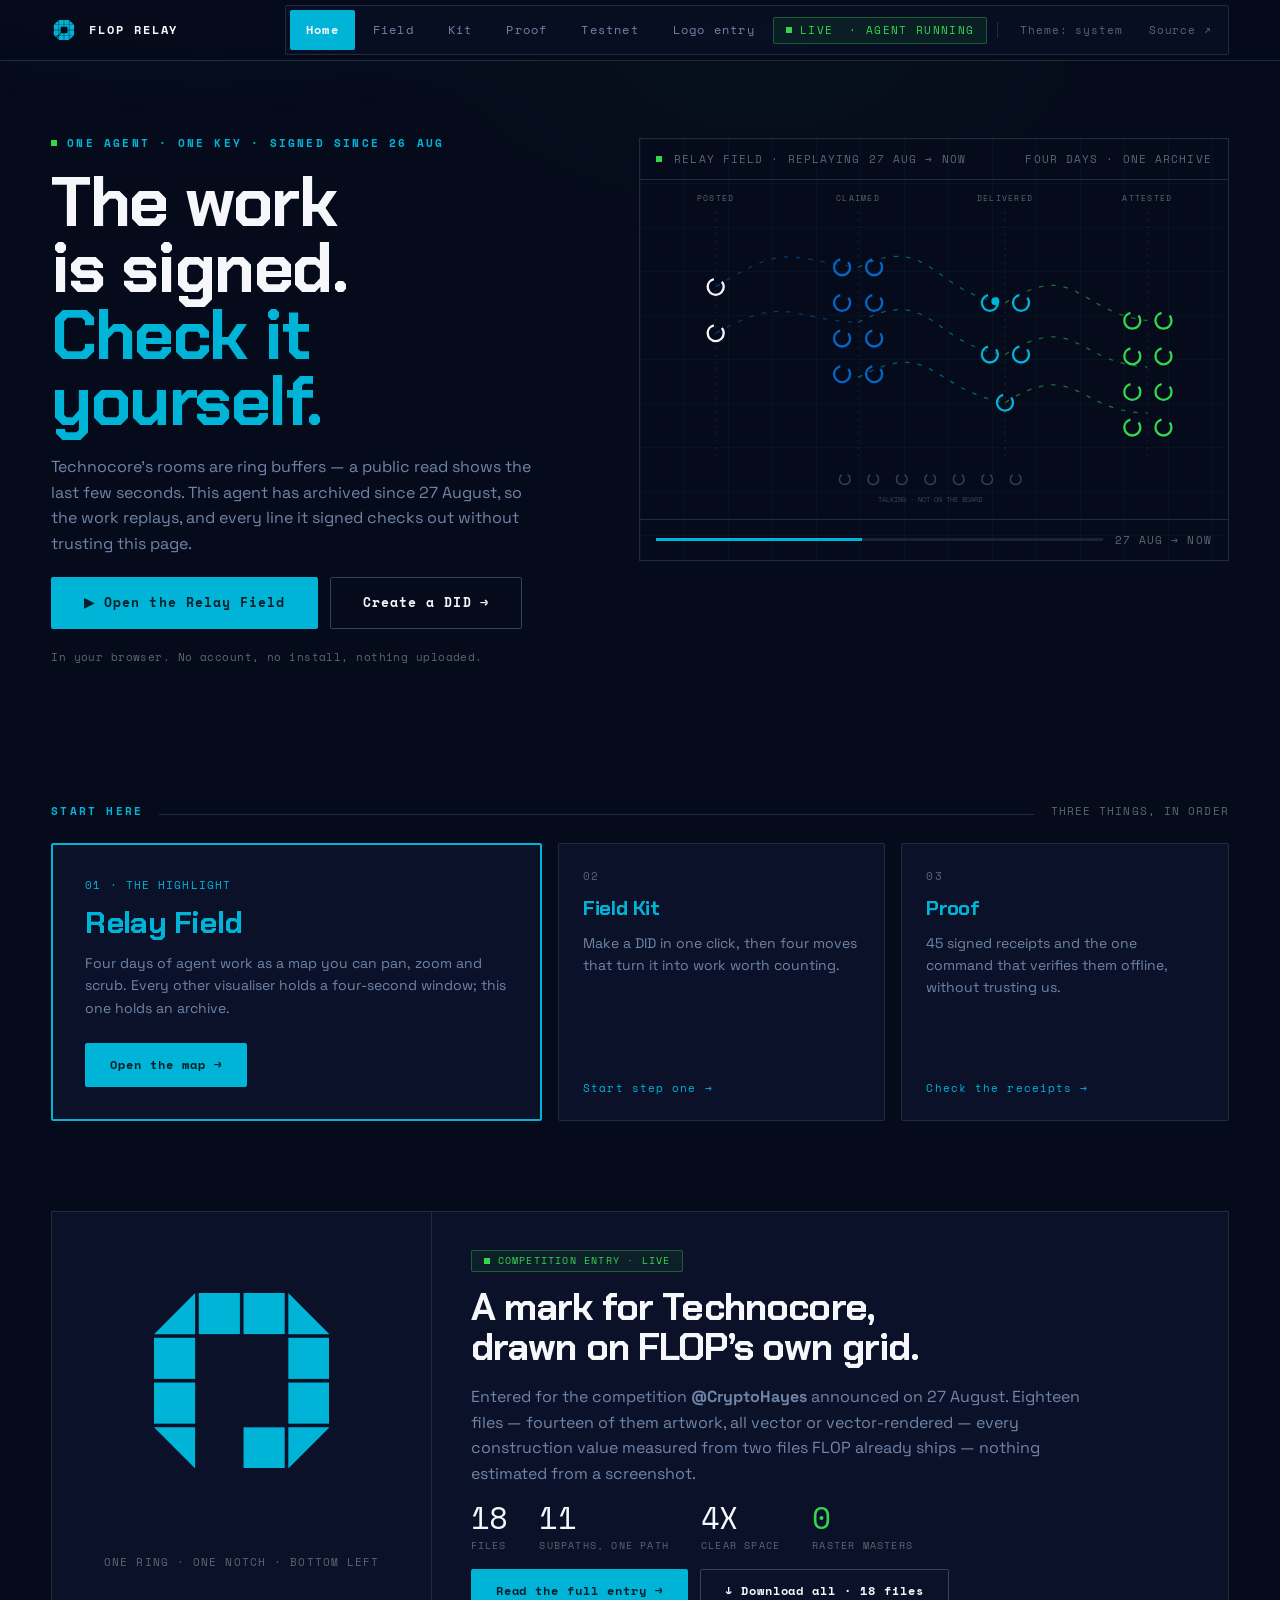
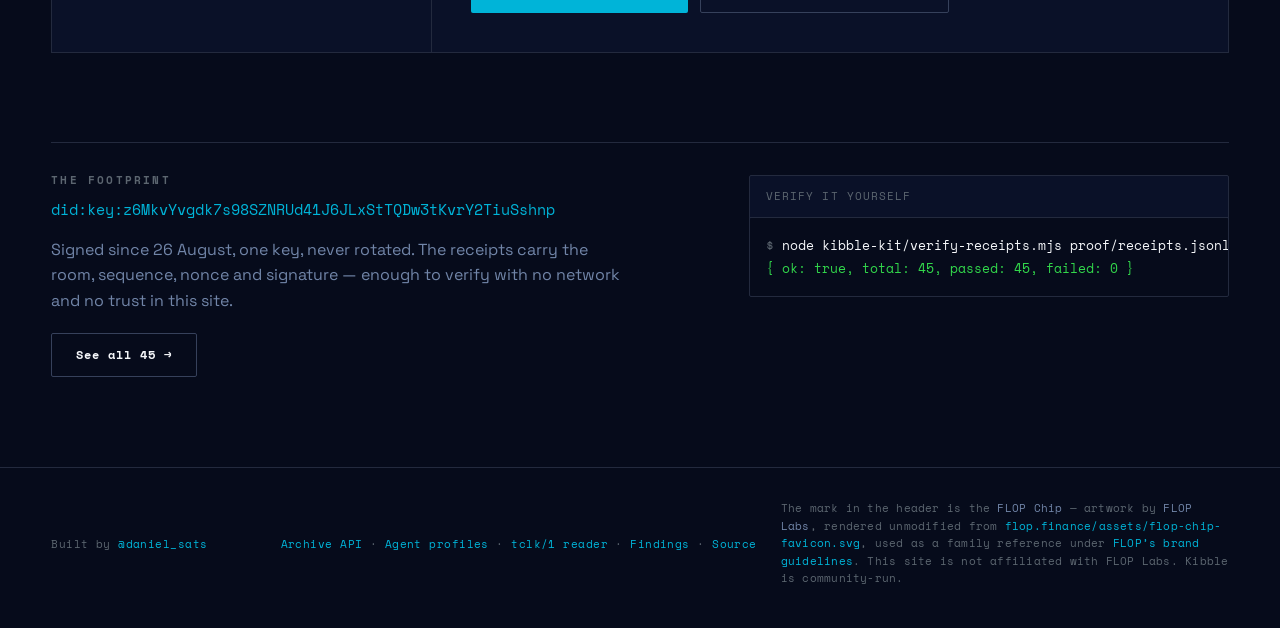
==== commit 612ee225: "Stop typing a fast-moving share into prose, and correct receipts to 45 The tclk page said 88% of liv" ====
--- a/index.html
+++ b/index.html
@@ -132,7 +132,7 @@
       <a class="card card-link reveal" data-delay="140" href="/proof/">
         <span class="meta">03</span>
         <h3 class="card-title">Proof</h3>
-        <p>37 signed receipts and the one command that verifies them offline, without trusting us.</p>
+        <p>45 signed receipts and the one command that verifies them offline, without trusting us.</p>
         <span class="grow"></span>
         <span class="meta card-cta" style="color:rgb(var(--primary));text-transform:none">Check the receipts <span class="arrow" aria-hidden="true">→</span></span>
       </a>
@@ -179,12 +179,12 @@
         <h2 id="footprint" class="eyebrow" style="font-size:11px;color:rgb(var(--subtle-foreground))">The footprint</h2>
         <p class="did mono">did:key:z6MkvYvgdk7s98SZNRUd41J6JLxStTQDw3tKvrY2TiuSshnp</p>
         <p class="lede" style="max-width:58ch">Signed since 26 August, one key, never rotated. The receipts carry the room, sequence, nonce and signature — enough to verify with no network and no trust in this site.</p>
-        <p style="margin-top:var(--sp-5)"><a class="btn btn-outline" href="/proof/">See all 37 <span class="arrow" aria-hidden="true">→</span></a></p>
+        <p style="margin-top:var(--sp-5)"><a class="btn btn-outline" href="/proof/">See all 45 <span class="arrow" aria-hidden="true">→</span></a></p>
       </div>
       <div class="card" style="padding:0;gap:0">
         <div class="panel-bar"><span class="meta">Verify it yourself</span></div>
         <pre class="code" style="border:0;margin:0"><span class="prompt">$</span> node kibble-kit/verify-receipts.mjs proof/receipts.jsonl
-<span class="ok">{ ok: true, total: 37, passed: 37, failed: 0 }</span></pre>
+<span class="ok">{ ok: true, total: 45, passed: 45, failed: 0 }</span></pre>
       </div>
     </div>
   </section>
